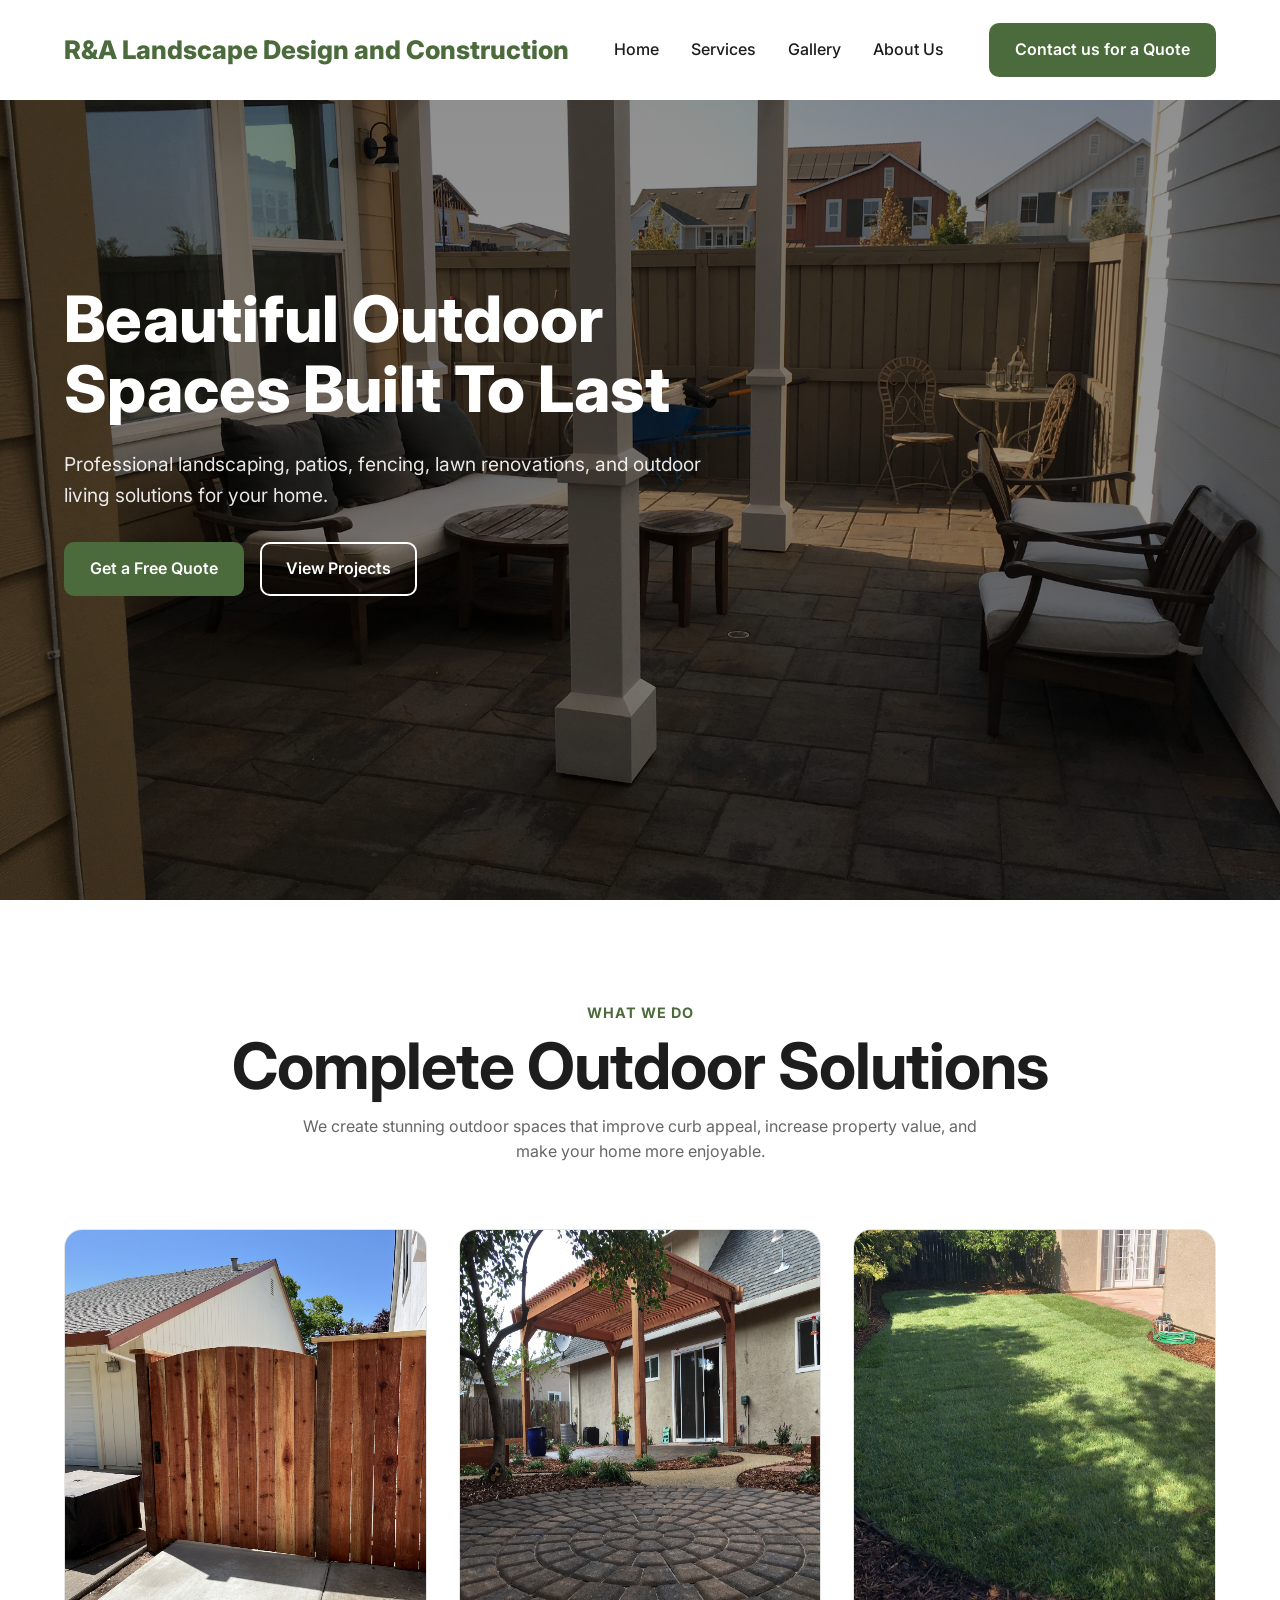
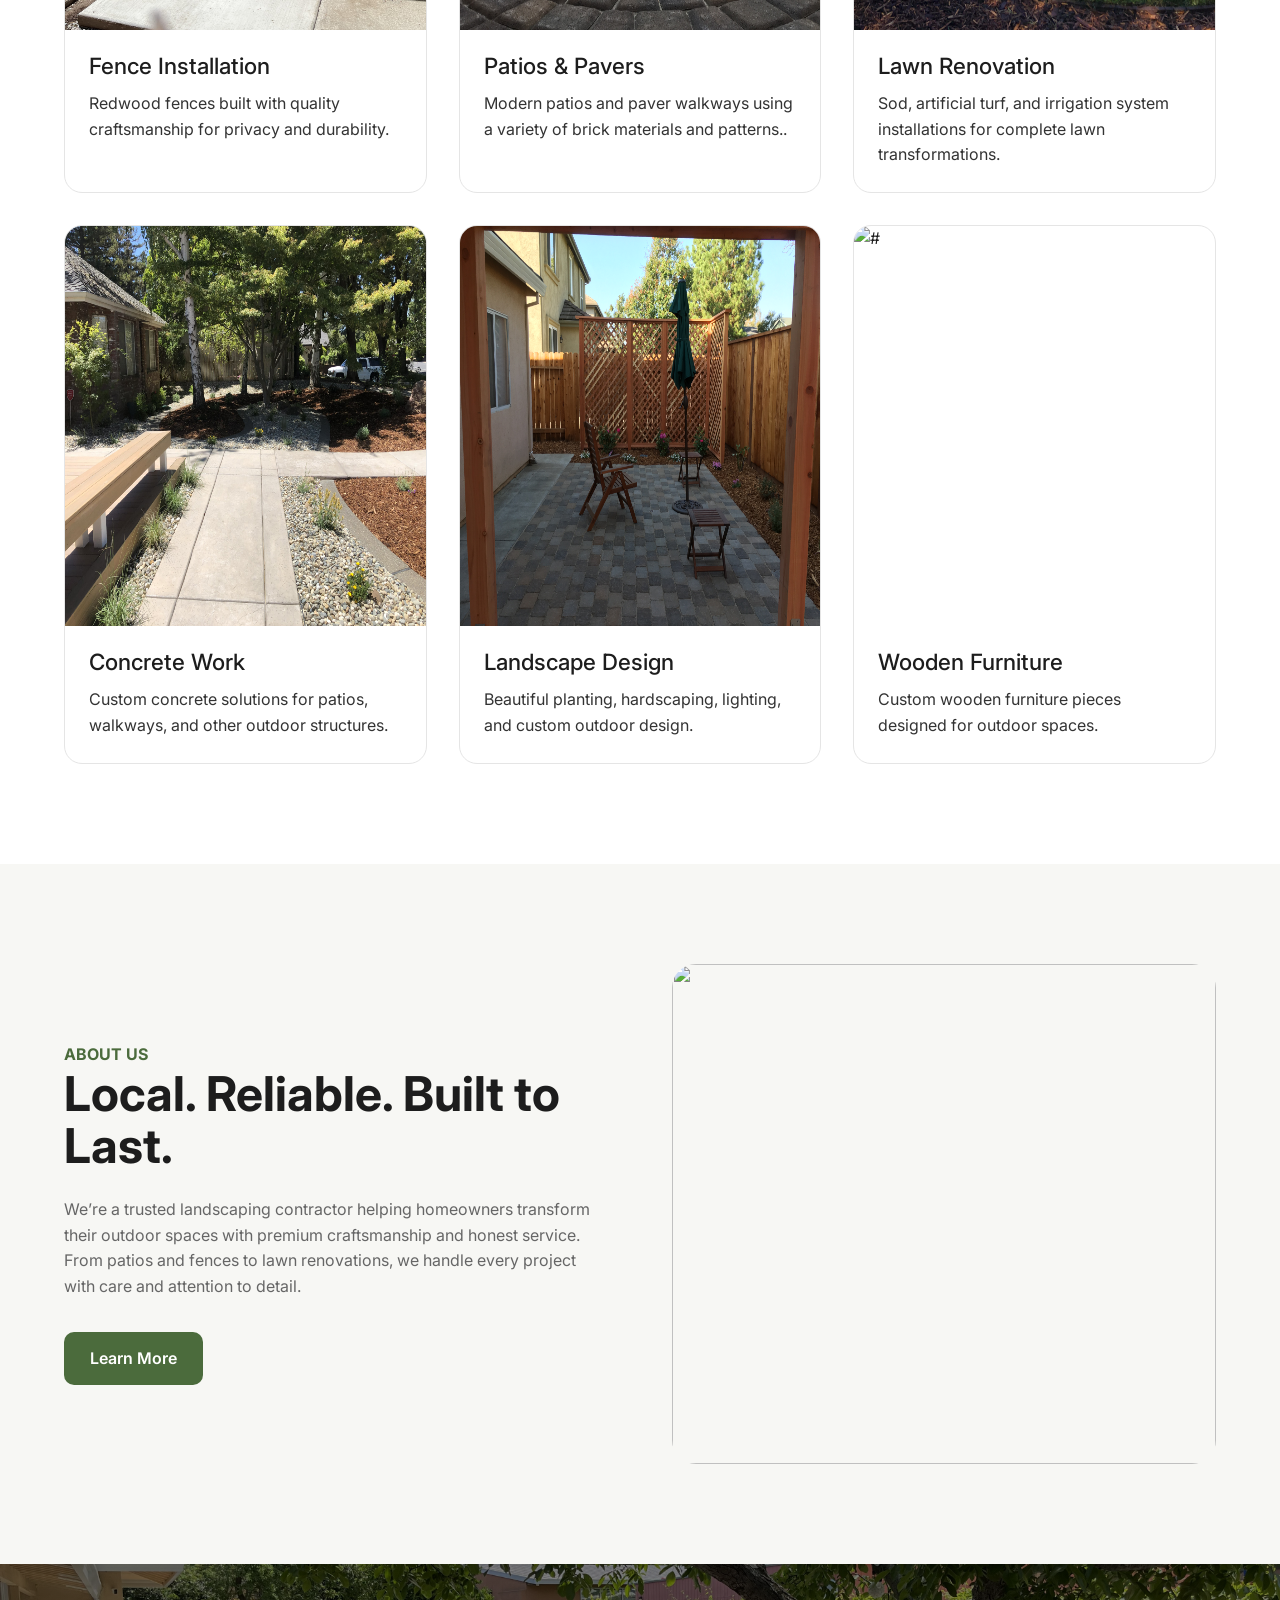
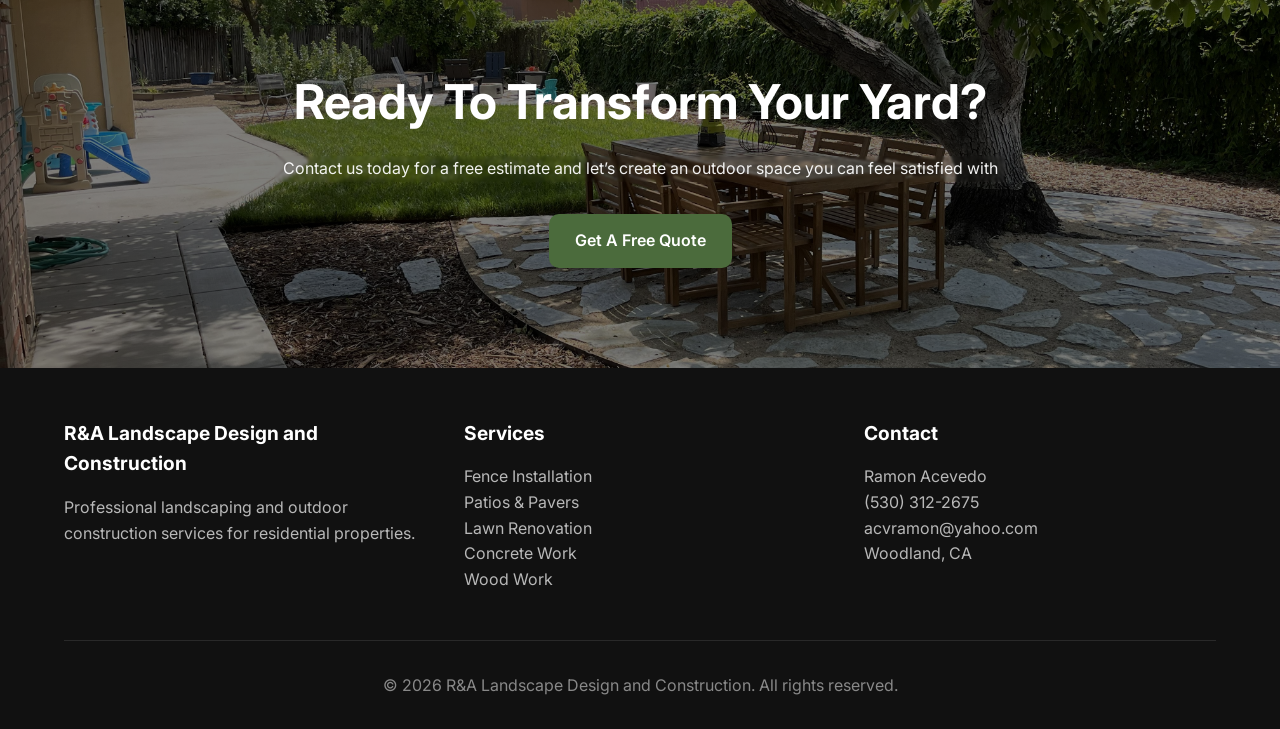
==== Website/index.html @ 26d93528 "alottaedits" ====
<!doctype html>
<html lang="en">
  <head>
    <meta charset="UTF-8" />
    <meta name="viewport" content="width=device-width, initial-scale=1.0" />
    <title>R&A Landscape Design and Construction</title>
    <link rel="icon" type="image/x-icon" href="assets/logoicon2.ico" />

    <!-- Google Fonts -->
    <link rel="preconnect" href="https://fonts.googleapis.com" />
    <link rel="preconnect" href="https://fonts.gstatic.com" crossorigin />

    <link
      href="https://fonts.googleapis.com/css2?family=Inter:wght@400;500;600;700;800&display=swap"
      rel="stylesheet"
    />

    <!-- CSS -->
    <link rel="stylesheet" href="css/styles.css" />
  </head>

  <body>
    <!-- HEADER -->
    <header>
      <div class="container navbar">
        <div class="logo">R&A Landscape Design and Construction</div>

        <ul class="nav-links">
          <li><a href="index.html">Home</a></li>
          <li><a href="#services">Services</a></li>
          <li><a href="gallery.html">Gallery</a></li>
          <li><a href="about.html">About Us</a></li>
        </ul>

        <a href="quotes.html" class="btn">Contact us for a Quote</a>
      </div>
    </header>

    <!-- HERO -->
    <section class="hero">
      <div class="container">
        <div class="hero-content">
          <h1>Beautiful Outdoor Spaces Built To Last</h1>

          <p>
            Professional landscaping, patios, fencing, lawn renovations, and
            outdoor living solutions for your home.
          </p>

          <div class="hero-buttons">
            <a href="quotes.html" class="btn">Get a Free Quote</a>
            <a href="gallery.html" class="btn-outline">View Projects</a>
          </div>
        </div>
      </div>
    </section>

    <!-- SERVICES -->
    <section id="services">
      <div class="container">
        <div class="section-title">
          <span>What We Do</span>

          <h2>Complete Outdoor Solutions</h2>

          <p>
            We create stunning outdoor spaces that improve curb appeal, increase
            property value, and make your home more enjoyable.
          </p>
        </div>

        <div class="services-grid">
          <div class="service-card">
            <img
              src="./assets/img/fence2.jpg"
              alt="Redwood Fence Installation"
            />

            <div class="service-content">
              <h3>Fence Installation</h3>

              <p>
                Redwood fences built with quality
                craftsmanship for privacy and durability.
              </p>
            </div>
          </div>

          <div class="service-card">
            <img
              src="./assets/img/circularpavers.jpg"
              alt="Paver Brick Patio Installation"
            />

            <div class="service-content">
              <h3>Patios & Pavers</h3>

              <p>
                Modern patios and paver walkways using a variety of brick materials and patterns..
              </p>
            </div>
          </div>

          <div class="service-card">
            <img
              src="./assets/img/newsod.jpg"
              alt="Lawn Renovation with Sod Installation"
            />

            <div class="service-content">
              <h3>Lawn Renovation</h3>

              <p>
                Sod, artificial turf, and irrigation system installations for complete lawn
                transformations.
              </p>
            </div>
          </div>

          <div class="service-card">
            <img
              src="./assets/img/concretework.jpg"
              alt="Concrete Pathway Installation"
            />

            <div class="service-content">
              <h3>Concrete Work</h3>

              <p>
                Custom concrete solutions for patios, walkways, and other outdoor structures.
              </p>
            </div>
          </div>

          <div class="service-card">
            <img
              src="./assets/img/PLACEHOLDER.jpg"
              alt="Redesigned backyard"
            />

            <div class="service-content">
              <h3>Landscape Design</h3>

              <p>
                Beautiful planting, hardscaping, lighting, and custom outdoor
                design.
              </p>
            </div>
          </div>

          <div class="service-card">
            <img
              src="./assets/img/#.jpg"
              alt="#"
            />

            <div class="service-content">
              <h3>Wooden Furniture</h3>

              <p>
                Custom wooden furniture pieces designed for outdoor spaces.
              </p>
            </div>
          </div>
        </div>
      </div>
    </section>

    <!-- ABOUT -->
    <section class="about">
      <div class="container about-wrapper">
        <div class="about-text">
          <span class="about-label">ABOUT US</span>

          <h2>Local. Reliable. Built to Last.</h2>

          <p>
            We’re a trusted landscaping contractor helping homeowners transform
            their outdoor spaces with premium craftsmanship and honest service.
            From patios and fences to lawn renovations, we handle every project
            with care and attention to detail.
          </p>

          <a href="about.html" class="btn">Learn More</a>
        </div>

        <div>
          <img
            src="https://images.unsplash.com/photo-1441974231531-c6227db76b6e?q=80&w=1400&auto=format&fit=crop"
            alt=""
          />
        </div>
      </div>
    </section>

    <!-- CTA -->
    <section class="cta">
      <div class="container">
        <h2>Ready To Transform Your Yard?</h2>

        <p>
          Contact us today for a free estimate and let’s create an outdoor space
          you can feel satisfied with
        </p>

        <a href="quotes.html" class="btn">Get A Free Quote</a>
      </div>
    </section>

    <!-- FOOTER -->
    <footer>
      <div class="container">
        <div class="footer-grid">
          <div class="footer-col">
            <h4>R&A Landscape Design and Construction</h4>

            <p>
              Professional landscaping and outdoor construction services for
              residential properties.
            </p>
          </div>

          <div class="footer-col">
            <h4>Services</h4>

            <p>Fence Installation</p>
            <p>Patios & Pavers</p>
            <p>Lawn Renovation</p>
            <p>Concrete Work</p>
            <p>Wood Work</p>
          </div>

          <div class="footer-col">
            <h4>Contact</h4>

            <p>Ramon Acevedo</p>
            <p>(530) 312-2675</p>
            <p>acvramon@yahoo.com</p>
            <p>Woodland, CA</p>
          </div>
        </div>

        <div class="footer-bottom">
          © 2026 R&A Landscape Design and Construction. All rights reserved.
        </div>
      </div>
    </footer>

    <!-- JS -->
    <script src="js/scripts.js"></script>
  </body>
</html>
---- Website/css/styles.css ----
* {
  margin: 0;
  padding: 0;
  box-sizing: border-box;
}

:root {
  --green: #4b6b3c;
  --dark: #1d1d1d;
  --light: #f7f7f4;
  --gray: #666;
  --darkgray: #333;
  --border: #e5e5e5;
}

body {
  font-family: "Inter", sans-serif;
  color: var(--dark);
  background: rgb(255, 255, 255);
  line-height: 1.6;
}

img {
  width: 100%;
  display: block;
}

a {
  text-decoration: none;
  color: inherit;
}

h3 {
  font-size: 2rem;
  line-height: 1.1;
  margin-bottom: 1.5rem;
  font-weight: 500;
}

.container {
  width: min(1200px, 90%);
  margin: auto;
}

/* NAVBAR */

header {
  position: fixed;
  width: 100%;
  top: 0;
  left: 0;
  z-index: 1000;
  background: rgb(255, 255, 255);
  backdrop-filter: blur(10px);
  border-top: 10px solid rgb(255, 255, 255);
  border-bottom: 10px solid rgb(255, 255, 255);
}

.navbar {
  height: 80px;
  display: flex;
  align-items: center;
  justify-content: space-between;
  gap: 1.5rem;
}

.logo {
  font-size: 1.6rem;
  font-weight: 800;
  color: var(--green);
}

.nav-links {
  display: flex;
  gap: 2rem;
  list-style: none;
}

.nav-links a {
  font-weight: 500;
  transition: 0.3s;
}

.nav-links a:hover {
  color: var(--green);
}

.btn {
  display: inline-block;
  text-align: center;
  background: var(--green);
  color: rgb(255, 255, 255);
  padding: 14px 26px;
  border-radius: 10px;
  font-weight: 600;
  transition: 0.3s;
}

.btn:hover {
  transform: translateY(-2px);
  opacity: 0.9;
}

/* HERO */

.hero {
  height: 100vh;
  background:
    linear-gradient(rgba(0, 0, 0, 0.45), rgba(0, 0, 0, 0.35)),
    url(../assets/img/paverpatio.jpg)
      center/cover no-repeat;
  display: flex;
  align-items: center;
  color: white;
  padding-top: 80px;
}

.hero-content {
  max-width: 650px;
}

.hero h1 {
  font-size: 4rem;
  line-height: 1.1;
  margin-bottom: 1.5rem;
  font-weight: 800;
}

.hero p {
  font-size: 1.2rem;
  margin-bottom: 2rem;
  color: rgba(255, 255, 255, 0.9);
}

.hero-buttons {
  display: flex;
  gap: 1rem;
  flex-wrap: wrap;
}

.btn-outline {
  border: 2px solid white;
  padding: 12px 24px;
  border-radius: 10px;
  color: white;
  font-weight: 600;
  transition: 0.3s;
}

.btn-outline:hover {
  background: white;
  color: black;
}

/* SECTION */

section {
  padding: 100px 0;
}

.section-title {
  text-align: center;
  margin-bottom: 4rem;
}

.section-title span {
  color: var(--green);
  font-weight: 700;
  letter-spacing: 1px;
  text-transform: uppercase;
  font-size: 0.9rem;
}

.section-title h2 {
  font-size: 2.7rem;
  margin-top: 0.5rem;
  margin-bottom: 1rem;
}

.section-title p {
  max-width: 700px;
  margin: auto;
  color: var(--gray);
}

/* SERVICES */

.services-grid {
  display: grid;
  grid-template-columns: repeat(auto-fit, minmax(350px, 1fr));
  gap: 2rem;
}

.service-card {
  background: white;
  border: 1px solid var(--border);
  border-radius: 18px;
  overflow: hidden;
  transition: 0.35s;
}

.service-card:hover {
  transform: translateY(-2px);
  box-shadow: 0 15px 40px rgba(0, 0, 0, 0.08);
}

.service-card img {
  height: 400px;
  object-fit: fill;
}

.service-content {
  padding: 1.5rem;
}

.service-content h3 {
  margin-bottom: 0.8rem;
  font-size: 1.4rem;
}

.service-content p {
  color: var(--darkgray);
}

/* ABOUT */

.about {
  background: var(--light);
}

.about-wrapper {
  display: grid;
  grid-template-columns: repeat(auto-fit, minmax(300px, 1fr));
  gap: 4rem;
  align-items: center;
}

.about img {
  border-radius: 24px;
  height: 500px;
  object-fit: cover;
}

.about-text h2 {
  font-size: 3rem;
  margin-bottom: 1.5rem;
  line-height: 1.1;
}

.about-text p {
  color: var(--gray);
  margin-bottom: 2rem;
}

.about-label {
  color: var(--green);
  font-weight: 700;
}

/* CTA */

.cta {
  background:
    linear-gradient(rgba(0, 0, 0, 0.5), rgba(0, 0, 0, 0.5)),
    url(../assets/img/lawn&patio.jpg)
      center/cover;
  color: rgb(255, 255, 255);
  text-align: center;
  padding: 100px 20px;
}

.cta h2 {
  font-size: 3rem;
  margin-bottom: 1rem;
}

.cta p {
  max-width: 730px;
  margin: auto;
  margin-bottom: 2rem;
  color: rgba(255, 255, 255, 0.937);
  backdrop-filter: blur(1px);
}

/* FOOTER */

footer {
  background: #111;
  color: white;
  padding: 50px 0 30px;
}

.footer-grid {
  display: grid;
  grid-template-columns: repeat(auto-fit, minmax(250px, 1fr));
  gap: 3rem;
  margin-bottom: 3rem;
}

.footer-col h4 {
  margin-bottom: 1rem;
  font-size: 1.2rem;
}

.footer-col p,
.footer-col a {
  color: rgba(255, 255, 255, 0.7);
}

.footer-bottom {
  text-align: center;
  border-top: 1px solid rgba(255, 255, 255, 0.1);
  padding-top: 2rem;
  color: rgba(255, 255, 255, 0.5);
}

/* MOBILE */

@media (max-width: 900px) {
  .hero h1 {
    font-size: 3rem;
  }

  .nav-links {
    display: none;
  }
}

@media (max-width: 600px) {
  .hero h1 {
    font-size: 2.4rem;
  }

  .section-title h2 {
    font-size: 2rem;
  }

  .about-text h2,
  .cta h2 {
    font-size: 2.2rem;
  }
}

/* =========================================
   PREMIUM GALLERY PAGE
========================================= */

.gallery-hero {
  height: 75vh;
  position: relative;
  overflow: hidden;
  display: flex;
  align-items: center;
  justify-content: center;
  text-align: center;
  padding-top: 80px;
  color: white;

  background:
    linear-gradient(rgba(0, 0, 0, 0.45), rgba(0, 0, 0, 0.35)),
    url("https://images.unsplash.com/photo-1506744038136-46273834b3fb?q=80&w=2200&auto=format&fit=crop")
      center/cover no-repeat;
}

.gallery-hero::after {
  content: "";
  position: absolute;
  inset: 0;
  backdrop-filter: blur(1px);
}

.gallery-hero-content {
  position: relative;
  z-index: 2;
  max-width: 850px;
  padding: 20px;
}

.gallery-hero h1 {
  font-size: clamp(3rem, 8vw, 6rem);
  line-height: 0.95;
  margin-bottom: 1.5rem;
  font-weight: 800;
  letter-spacing: -2px;
}

.gallery-hero p {
  font-size: 1.2rem;
  max-width: 700px;
  margin: auto;
  color: rgba(255, 255, 255, 0.9);
}

/* GALLERY SECTION */

.gallery-grid {
  columns: 2 500px;
  column-gap: 1.5rem;
  margin-top: 4rem;
}

/* CARD */

.gallery-card {
  position: relative;
  margin-bottom: 1.5rem;
  break-inside: avoid;
  overflow: hidden;
  border-radius: 26px;
  background: rgb(255, 255, 255);
  transition:
    transform 0.45s ease,
    box-shadow 0.45s ease;
}

.gallery-card:hover {
  transform: translateY(-8px);
  box-shadow: 0 20px 60px rgba(0, 0, 0, 0.12);
}

/* IMAGE */

.gallery-image,
.before-after-container {
  position: relative;
  overflow: hidden;
}

.gallery-image {
  width: 100%;
  height: auto;
  object-fit: cover;
  transition: transform 0.7s ease;
}

.gallery-card:hover .gallery-image {
  transform: scale(1.04);
}

/* CONTENT OVERLAY */

.gallery-content {
  position: absolute;
  inset: auto 0 0 0;

  padding: 2.5rem 2rem 1.8rem;

  background: linear-gradient(
    to top,
    rgba(0, 0, 0, 0.82),
    rgba(0, 0, 0, 0.45),
    transparent
  );

  color: rgb(255, 255, 255);
}

.gallery-content h3 {
  font-size: 1.7rem;
  margin-bottom: 0.7rem;
  font-weight: 700;
}

.gallery-content p {
  color: rgba(255, 255, 255, 0.88);
  font-size: 0.98rem;
  line-height: 1.6;
}

/* BEFORE / AFTER */

.before-after-container {
  position: relative;
  min-height: 520px;
}

.before-after-container img {
  width: 100%;
  height: 520px;
  object-fit: cover;
}

.before-wrapper {
  position: absolute;
  inset: 0;
  width: 50%;
  overflow: hidden;
  left: 0;
  right: auto;
}

.before-label {
  left: 24px;
  z-index: 2;
}

.after-label {
  right: 24px;
}

/* SLIDER */

.slider {
  position: absolute;
  inset: 0;
  width: 100%;
  height: 100%;
  appearance: none;
  background: transparent;
  cursor: ew-resize;
  z-index: 10;
}

.slider::-webkit-slider-thumb {
  appearance: none;
  width: 0cqmin;
  height: 100vh;
  background: rgba(147, 147, 147, 0.5);
  border: none;
  box-shadow:
    0 0 0 2px rgba(255, 255, 255, 0.5),
    0 0 25px rgba(0, 0, 0, 0.25);
}

.slider::-moz-range-thumb {
  width: 3px;
  height: 100vh;
  background: rgba(147, 147, 147, 0.5);
  border: none;
}

/* LABELS */

.before-label,
.after-label {
  position: absolute;
  top: 24px;

  background: rgba(80, 80, 80, 0.52);
  backdrop-filter: blur(10px);

  border: 1px solid rgba(255, 255, 255, 0.2);

  color: white;

  padding: 10px 18px;

  border-radius: 40px;

  font-size: 0.82rem;
  font-weight: 600;
  letter-spacing: 1px;
  text-transform: uppercase;
}

.before-label {
  left: 24px;
  z-index: 2;
}

.after-label {
  right: 24px;
}

/* STAGGERED HEIGHTS */

.gallery-card:nth-child(1) img {
  height: 620px;
}

.gallery-card:nth-child(3) img {
  height: 440px;
}

.gallery-card:nth-child(5) img {
  height: 700px;
}

/* SECTION TITLE */

.section-title h2 {
  font-size: clamp(2.5rem, 5vw, 4rem);
  line-height: 1;
  letter-spacing: -1px;
}

/* MOBILE */

@media (max-width: 1000px) {
  .gallery-grid {
    columns: 2 280px;
  }
}

@media (max-width: 700px) {
  .gallery-grid {
    columns: 1;
  }

  .gallery-hero {
    height: 60vh;
  }

  .gallery-hero h1 {
    line-height: 1;
  }

  .gallery-content {
    padding: 2rem 1.5rem 1.5rem;
  }

  .gallery-content h3 {
    font-size: 1.4rem;
  }

  .before-after-container,
  .before-after-container img {
    min-height: 380px;
    height: 380px;
  }
}

/* ABOUT US */

.aboutus {
  background: var(--light);
  padding-top: 140px;
}

.aboutus-wrapper {
  display: grid;
  grid-template-columns: repeat(auto-fit, minmax(300px, 1fr));
  gap: 6rem;
  align-items: center;
}

.aboutus-text h3 {
  font-size: 2rem;
  line-height: 1.3;
  margin-bottom: 1.5rem;
  font-weight: 700;
  color: var(--dark);
  text-align: center;
}

.aboutus-text p {
  color: var(--darkgray);
  margin-bottom: 2rem;
  text-align: center;
}

.aboutus-label {
  color: var(--green);
  font-weight: 700;
}

/* CONTACT */

.main-content {
  background:
    linear-gradient(#4b6b3c, rgb(50, 118, 99));
  color: white;
  padding-top: 100px;
}
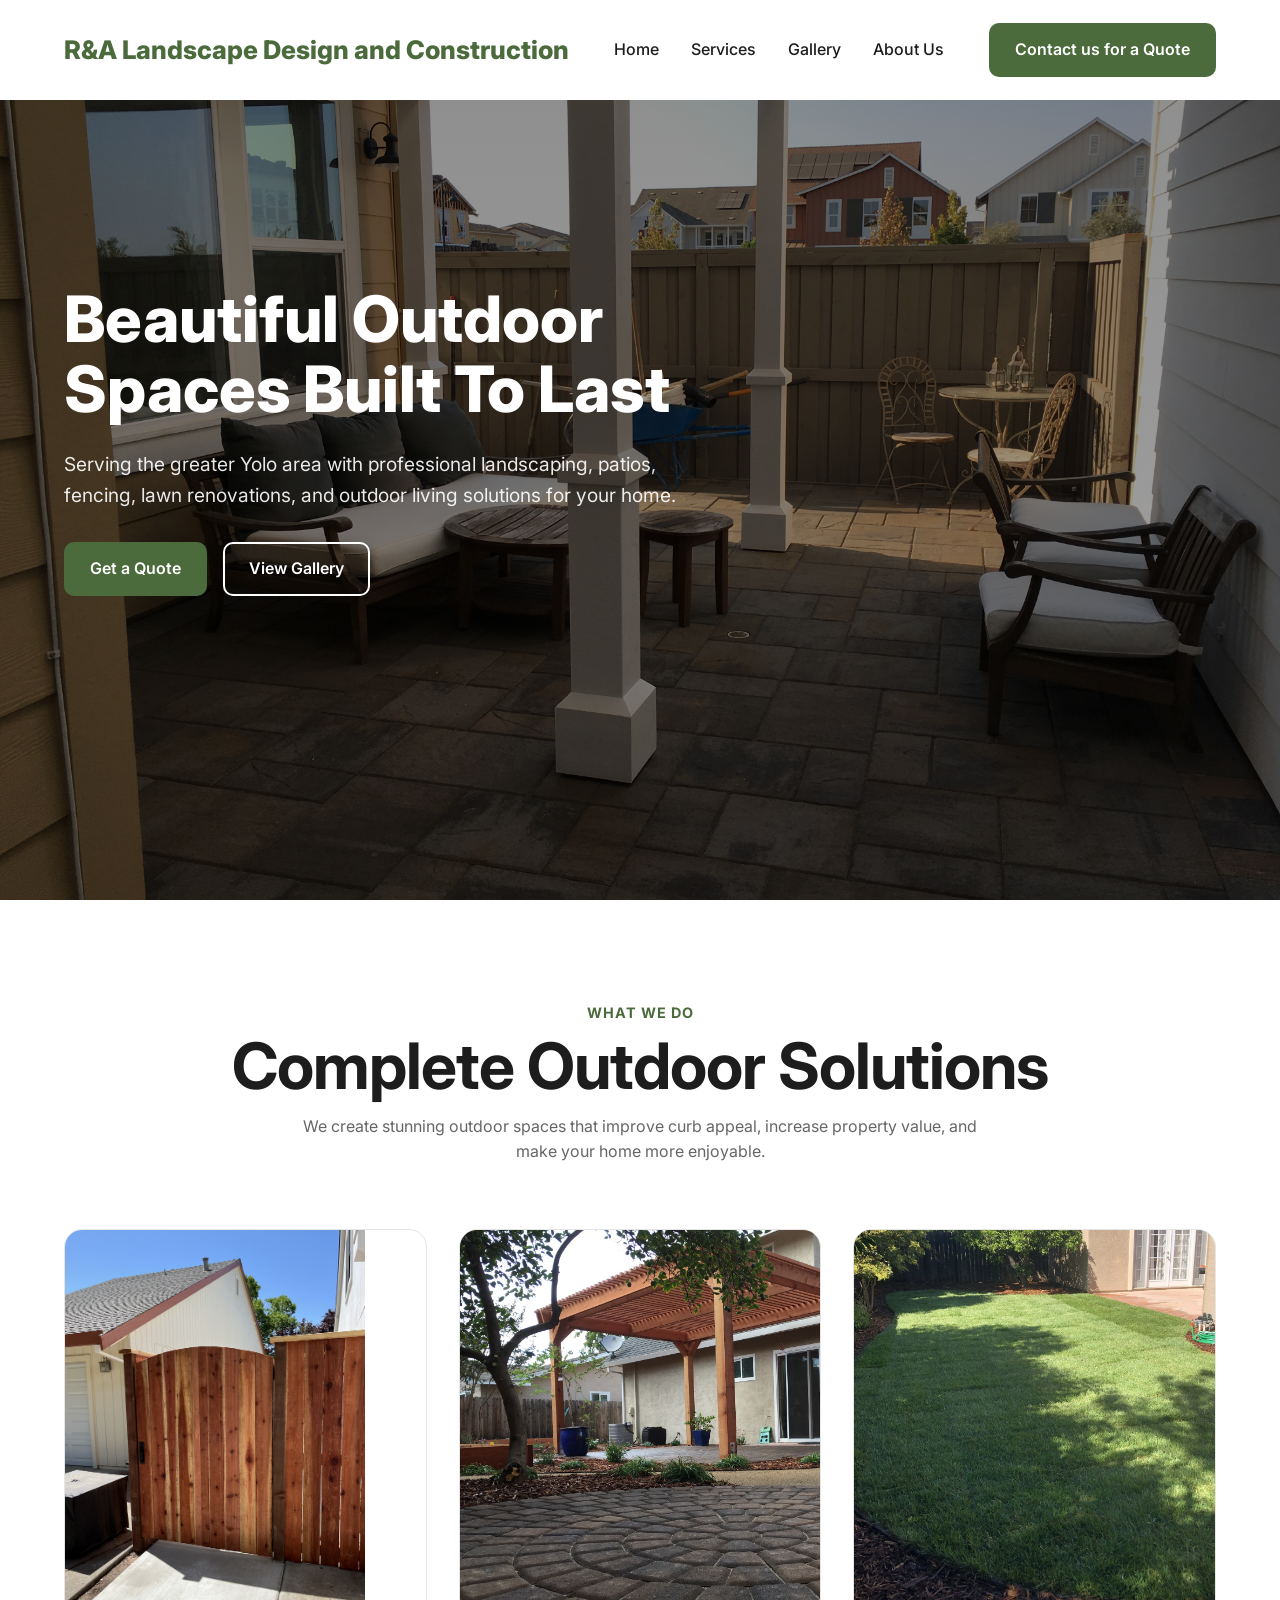
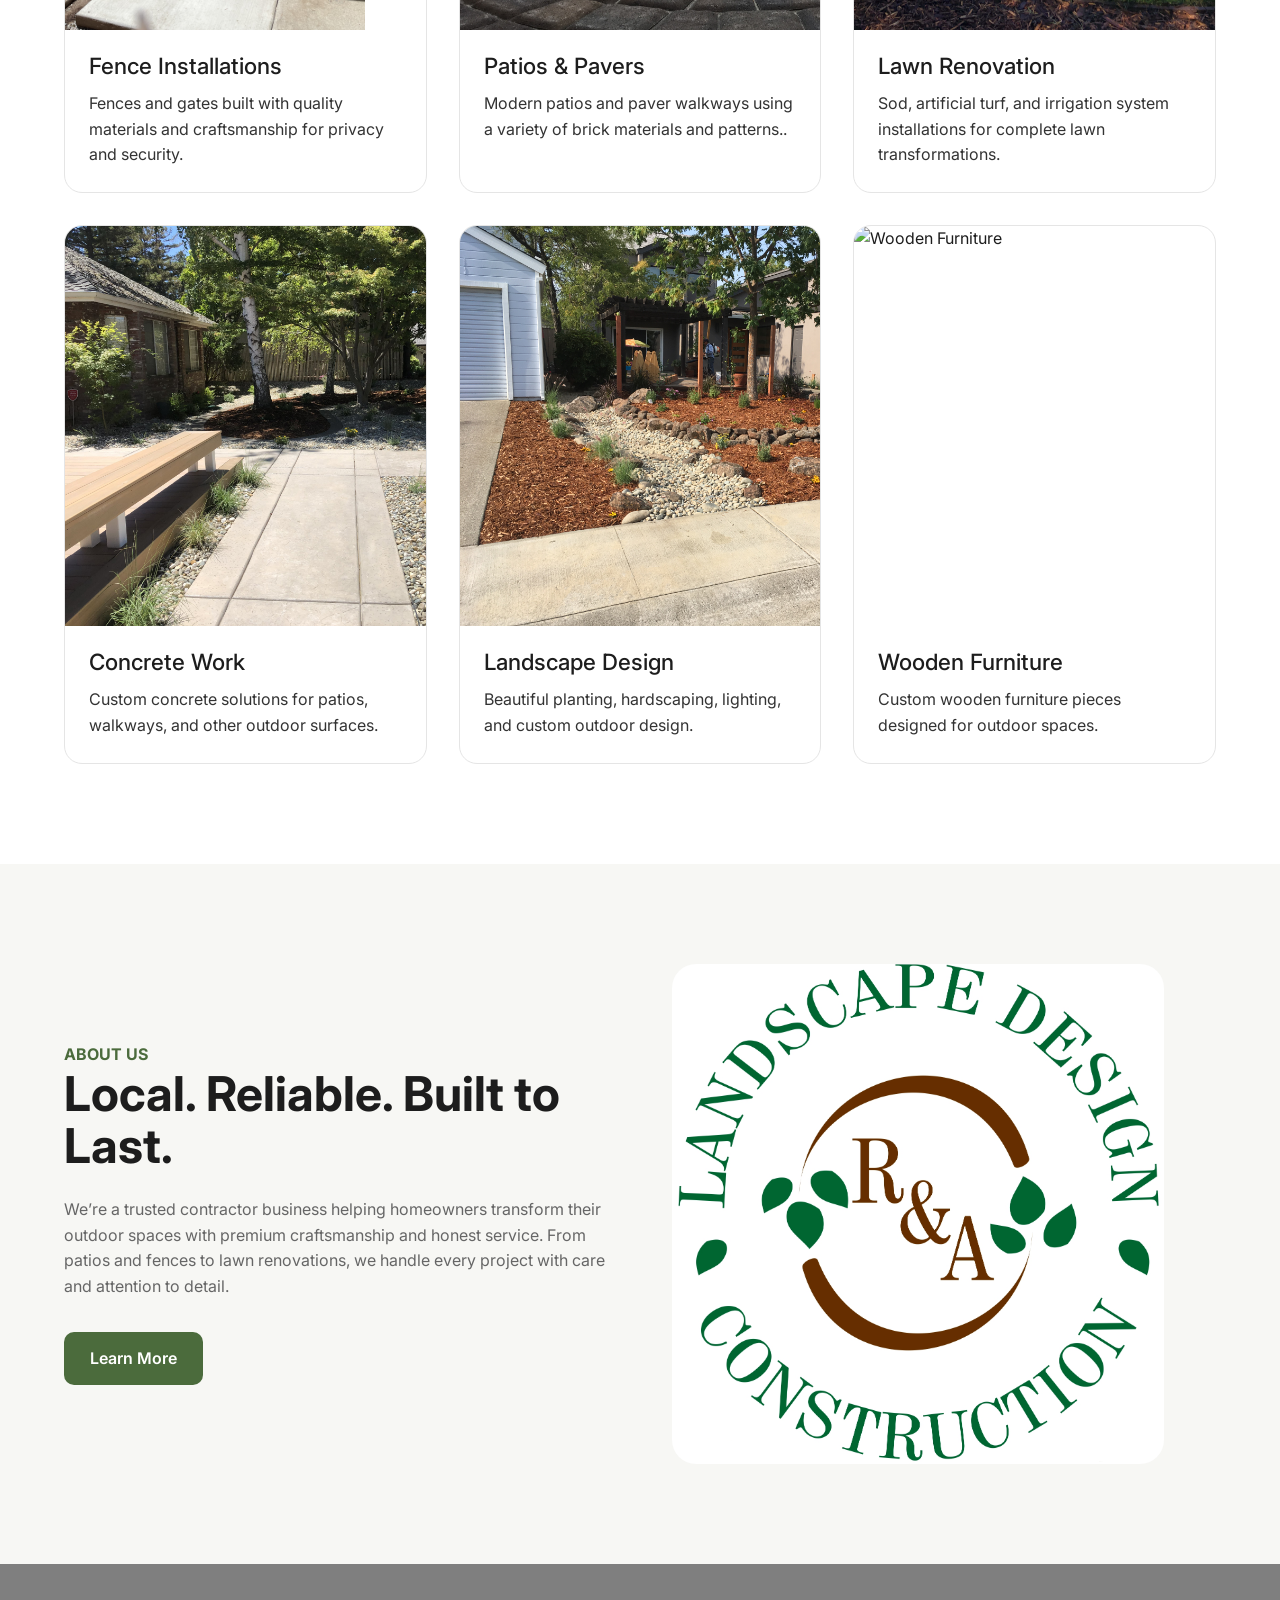
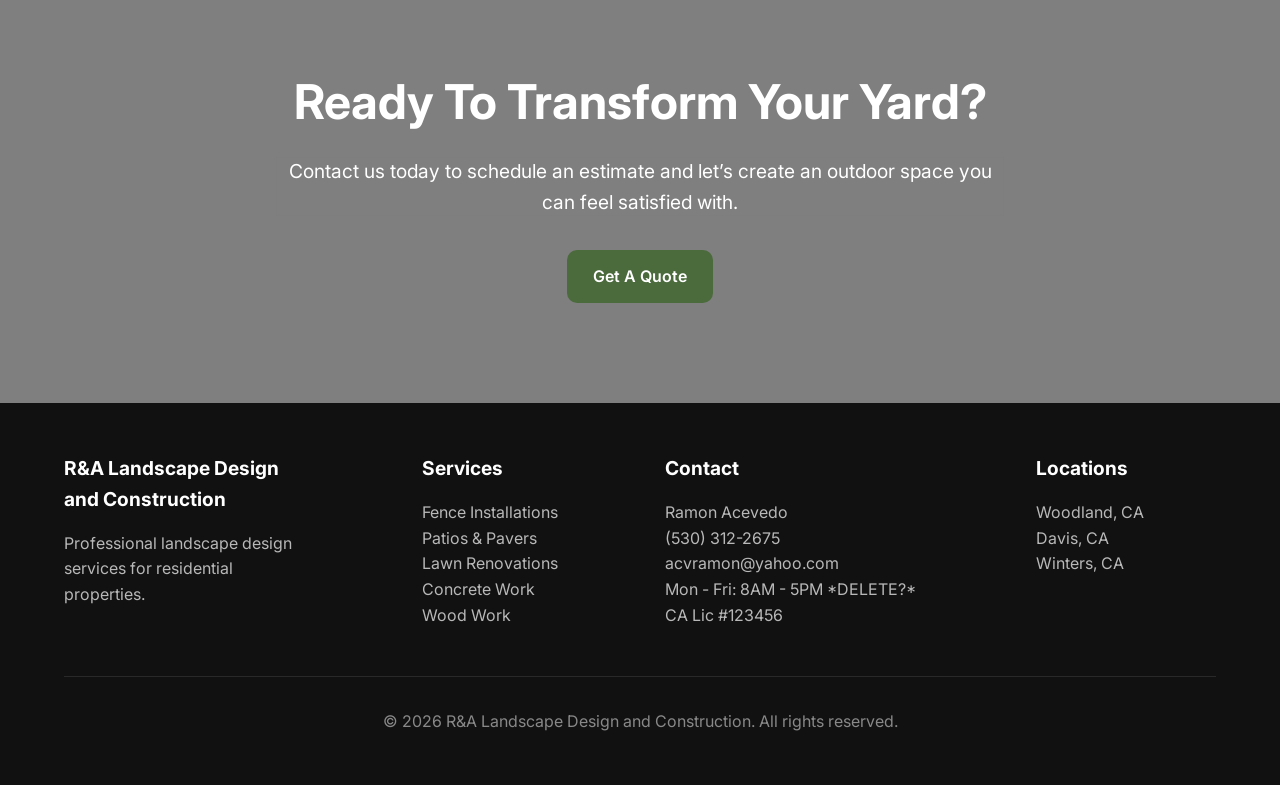
==== commit deae42e7: "showpopsstage" ====
--- a/Website/index.html
+++ b/Website/index.html
@@ -27,7 +27,7 @@
 
         <ul class="nav-links">
           <li><a href="index.html">Home</a></li>
-          <li><a href="#services">Services</a></li>
+          <li><a href="index.html#services">Services</a></li>
           <li><a href="gallery.html">Gallery</a></li>
           <li><a href="about.html">About Us</a></li>
         </ul>
@@ -43,13 +43,13 @@
           <h1>Beautiful Outdoor Spaces Built To Last</h1>
 
           <p>
-            Professional landscaping, patios, fencing, lawn renovations, and
+            Serving the greater Yolo area with professional landscaping, patios, fencing, lawn renovations, and
             outdoor living solutions for your home.
           </p>
 
           <div class="hero-buttons">
-            <a href="quotes.html" class="btn">Get a Free Quote</a>
-            <a href="gallery.html" class="btn-outline">View Projects</a>
+            <a href="quotes.html" class="btn">Get a Quote</a>
+            <a href="gallery.html" class="btn-outline">View Gallery</a>
           </div>
         </div>
       </div>
@@ -77,11 +77,11 @@
             />
 
             <div class="service-content">
-              <h3>Fence Installation</h3>
-
-              <p>
-                Redwood fences built with quality
-                craftsmanship for privacy and durability.
+              <h3>Fence Installations</h3>
+
+              <p>
+                Fences and gates built with quality
+                materials and craftsmanship for privacy and security.
               </p>
             </div>
           </div>
@@ -127,15 +127,15 @@
               <h3>Concrete Work</h3>
 
               <p>
-                Custom concrete solutions for patios, walkways, and other outdoor structures.
-              </p>
-            </div>
-          </div>
-
-          <div class="service-card">
-            <img
-              src="./assets/img/PLACEHOLDER.jpg"
-              alt="Redesigned backyard"
+                Custom concrete solutions for patios, walkways, and other outdoor surfaces.
+              </p>
+            </div>
+          </div>
+
+          <div class="service-card">
+            <img
+              src="./assets/img/riverrock.jpg"
+              alt="Redesigned front yard"
             />
 
             <div class="service-content">
@@ -151,7 +151,7 @@
           <div class="service-card">
             <img
               src="./assets/img/#.jpg"
-              alt="#"
+              alt="Wooden Furniture"
             />
 
             <div class="service-content">
@@ -175,7 +175,7 @@
           <h2>Local. Reliable. Built to Last.</h2>
 
           <p>
-            We’re a trusted landscaping contractor helping homeowners transform
+            We’re a trusted contractor business helping homeowners transform
             their outdoor spaces with premium craftsmanship and honest service.
             From patios and fences to lawn renovations, we handle every project
             with care and attention to detail.
@@ -186,8 +186,8 @@
 
         <div>
           <img
-            src="https://images.unsplash.com/photo-1441974231531-c6227db76b6e?q=80&w=1400&auto=format&fit=crop"
-            alt=""
+            src="assets/img/landscape.png"
+            alt="about us image"
           />
         </div>
       </div>
@@ -199,11 +199,11 @@
         <h2>Ready To Transform Your Yard?</h2>
 
         <p>
-          Contact us today for a free estimate and let’s create an outdoor space
-          you can feel satisfied with
+          Contact us today to schedule an estimate and let’s create an outdoor space
+          you can feel satisfied with.
         </p>
 
-        <a href="quotes.html" class="btn">Get A Free Quote</a>
+        <a href="quotes.html" class="btn">Get A  Quote</a>
       </div>
     </section>
 
@@ -215,7 +215,7 @@
             <h4>R&A Landscape Design and Construction</h4>
 
             <p>
-              Professional landscaping and outdoor construction services for
+              Professional landscape design services for
               residential properties.
             </p>
           </div>
@@ -223,9 +223,9 @@
           <div class="footer-col">
             <h4>Services</h4>
 
-            <p>Fence Installation</p>
+            <p>Fence Installations</p>
             <p>Patios & Pavers</p>
-            <p>Lawn Renovation</p>
+            <p>Lawn Renovations</p>
             <p>Concrete Work</p>
             <p>Wood Work</p>
           </div>
@@ -236,7 +236,16 @@
             <p>Ramon Acevedo</p>
             <p>(530) 312-2675</p>
             <p>acvramon@yahoo.com</p>
+            <p>Mon - Fri: 8AM - 5PM *DELETE?*</p>
+            <p>CA Lic #123456</p>
+          </div>
+
+          <div class="footer-col">
+            <h4>Locations</h4>
+
             <p>Woodland, CA</p>
+            <p>Davis, CA</p>
+            <p>Winters, CA</p>
           </div>
         </div>
 
--- a/Website/css/styles.css
+++ b/Website/css/styles.css
@@ -21,7 +21,6 @@
 }
 
 img {
-  width: 100%;
   display: block;
 }
 
@@ -98,7 +97,6 @@
 
 .btn:hover {
   transform: translateY(-2px);
-  opacity: 0.9;
 }
 
 /* HERO */
@@ -150,6 +148,7 @@
 .btn-outline:hover {
   background: white;
   color: black;
+  transform: translateY(-2px);
 }
 
 /* SECTION */
@@ -192,7 +191,7 @@
 }
 
 .service-card {
-  background: white;
+  background: rgb(255, 255, 255);
   border: 1px solid var(--border);
   border-radius: 18px;
   overflow: hidden;
@@ -205,8 +204,10 @@
 }
 
 .service-card img {
+  width: auto;
   height: 400px;
-  object-fit: fill;
+  object-fit: cover;
+  object-position: center;
 }
 
 .service-content {
@@ -262,8 +263,8 @@
 .cta {
   background:
     linear-gradient(rgba(0, 0, 0, 0.5), rgba(0, 0, 0, 0.5)),
-    url(../assets/img/lawn&patio.jpg)
-      center/cover;
+    url(https://images.unsplash.com/photo-1441974231531-c6227db76b6e?q=80&w=1400&auto=format&fit=crop)
+      center/cover;     
   color: rgb(255, 255, 255);
   text-align: center;
   padding: 100px 20px;
@@ -275,10 +276,11 @@
 }
 
 .cta p {
+  font-size: 1.2rem;
   max-width: 730px;
   margin: auto;
   margin-bottom: 2rem;
-  color: rgba(255, 255, 255, 0.937);
+  color: rgb(255, 255, 255);
   backdrop-filter: blur(1px);
 }
 
@@ -287,7 +289,7 @@
 footer {
   background: #111;
   color: white;
-  padding: 50px 0 30px;
+  padding: 50px 0 50px 0;
 }
 
 .footer-grid {
@@ -297,6 +299,10 @@
   margin-bottom: 3rem;
 }
 
+.footer-col {
+  justify-self: center;
+}
+
 .footer-col h4 {
   margin-bottom: 1rem;
   font-size: 1.2rem;
@@ -341,9 +347,7 @@
   }
 }
 
-/* =========================================
-   PREMIUM GALLERY PAGE
-========================================= */
+/* GALLERY */
 
 .gallery-hero {
   height: 75vh;
@@ -427,8 +431,8 @@
 }
 
 .gallery-image {
-  width: 100%;
-  height: auto;
+  width: auto;
+  height: 400px;
   object-fit: cover;
   transition: transform 0.7s ease;
 }
@@ -624,7 +628,8 @@
 
 .aboutus {
   background: var(--light);
-  padding-top: 140px;
+  padding-top: 200px;
+  padding-bottom: 200px;
 }
 
 .aboutus-wrapper {
@@ -662,3 +667,11 @@
   color: white;
   padding-top: 100px;
 }
+
+.section-heading {
+  font-size: 2 rem;
+  line-height: 1.1;
+  margin-bottom: 1.5rem;
+  font-weight: 700;
+  text-align: center;
+}
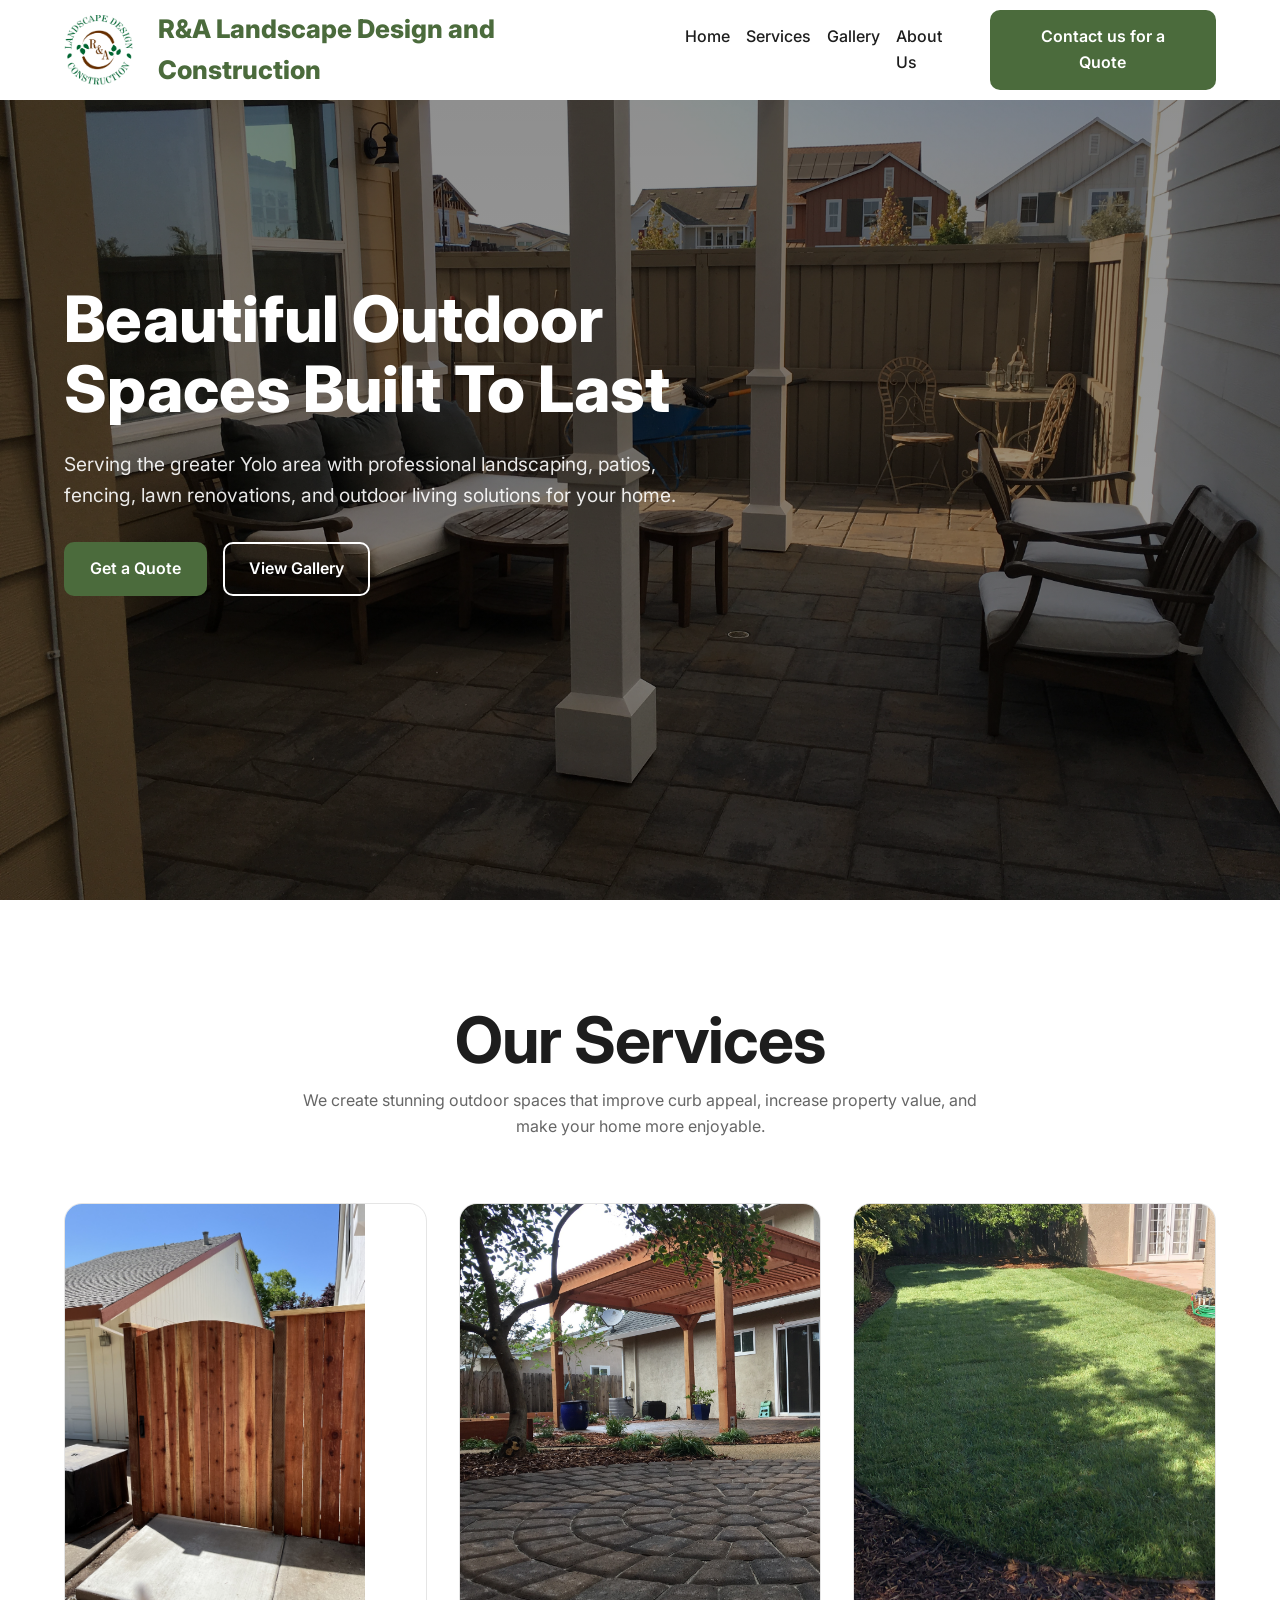
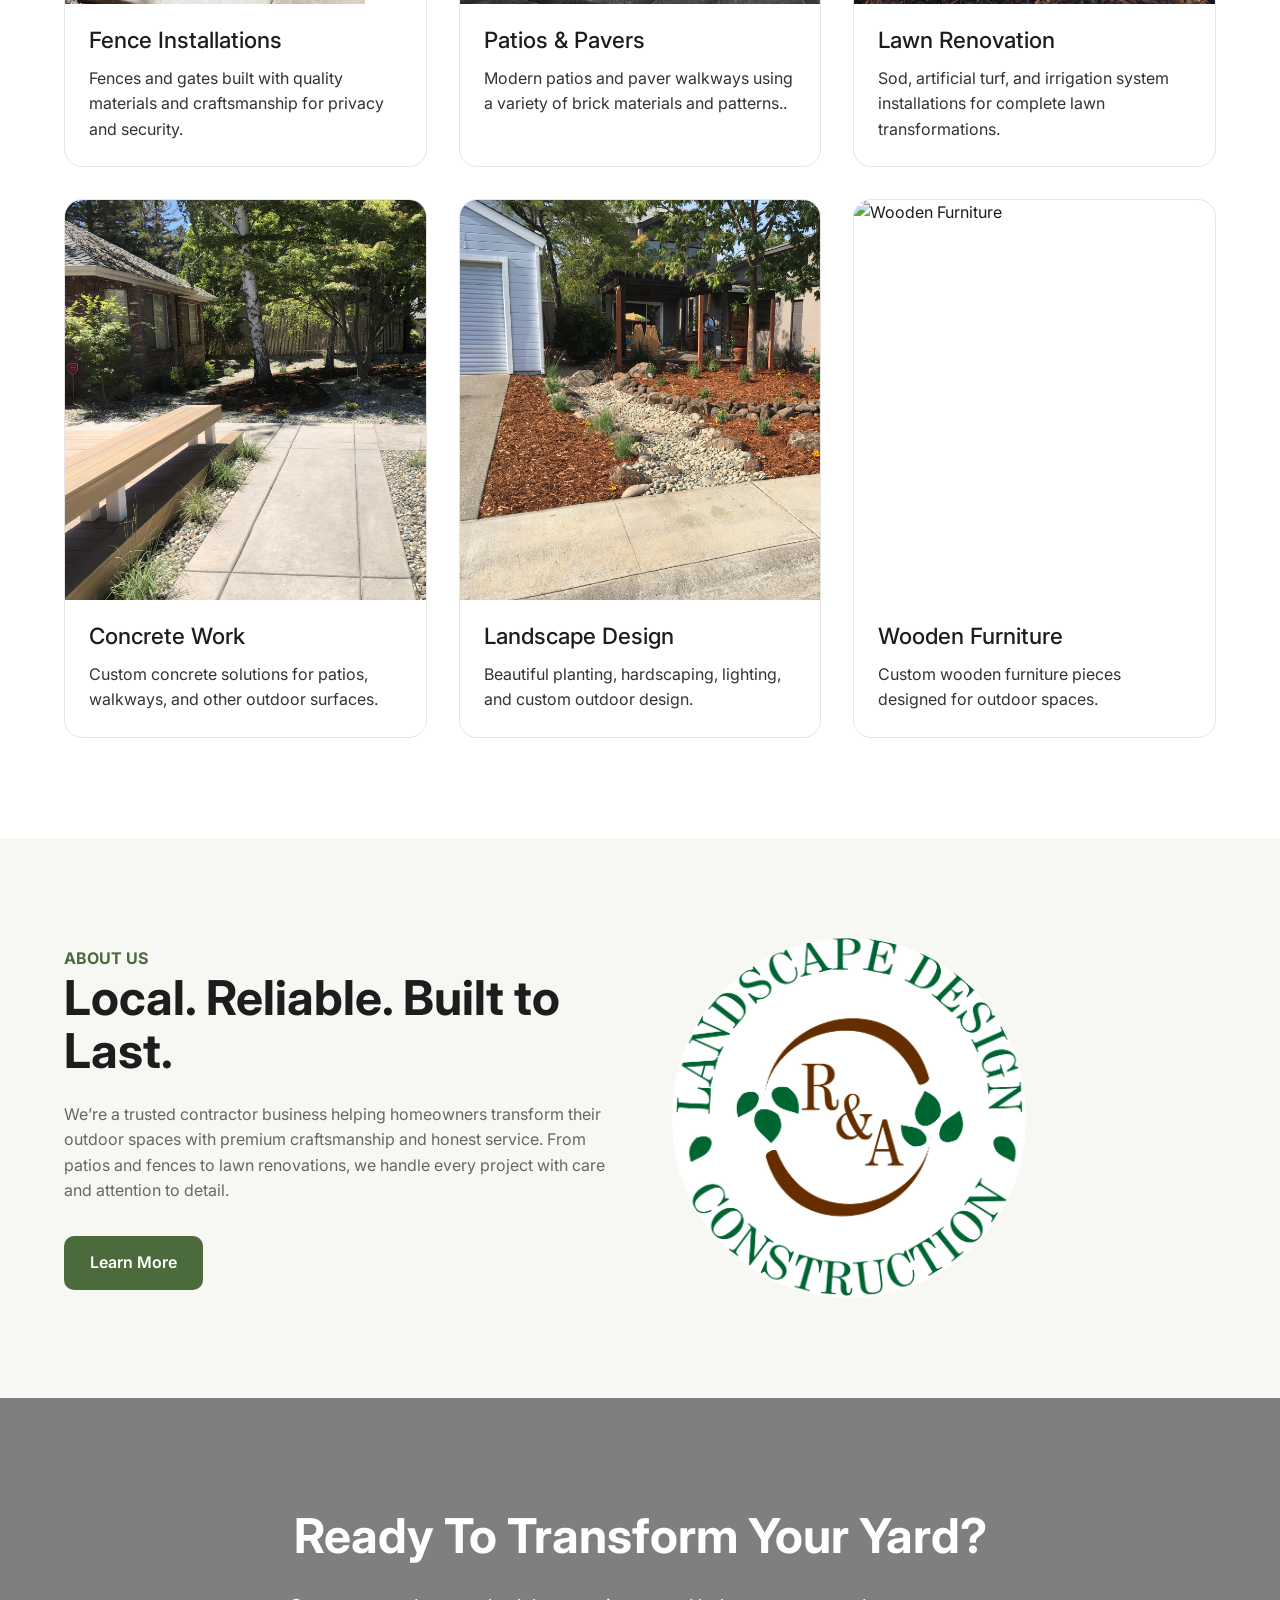
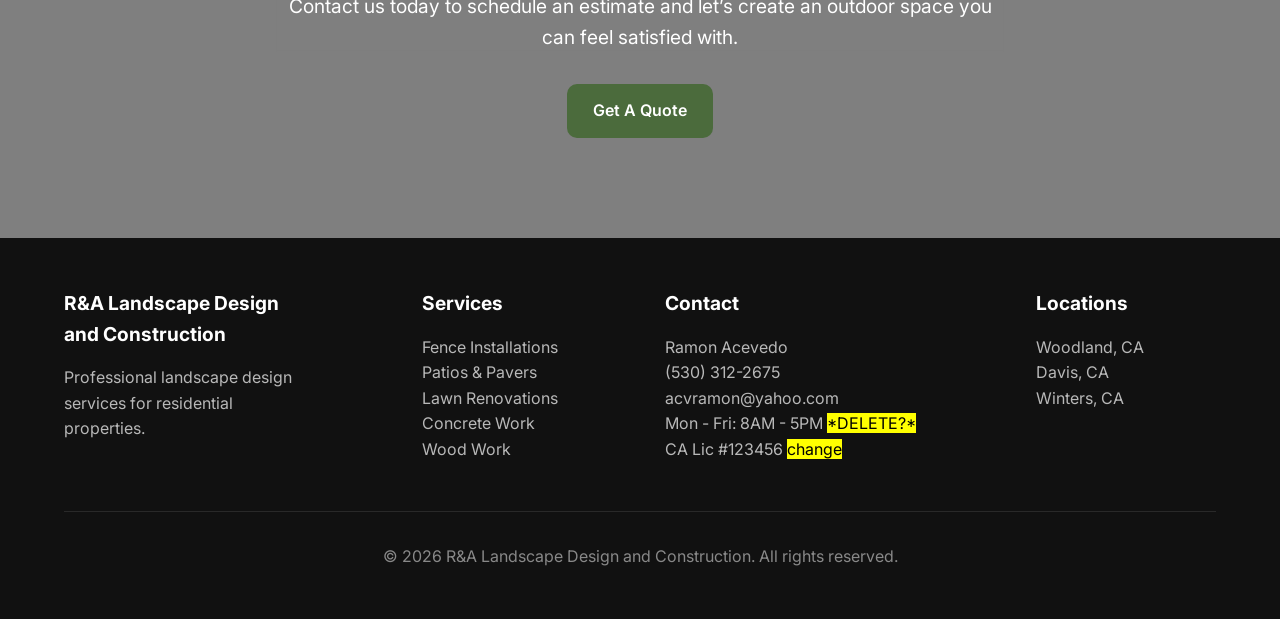
==== commit e3fb4458: "6/18 night changes" ====
--- a/Website/index.html
+++ b/Website/index.html
@@ -23,6 +23,9 @@
     <!-- HEADER -->
     <header>
       <div class="container navbar">
+        <div class="logoimg">
+          <img src="assets/img/landscape.png" alt="Company Logo" />
+        </div>
         <div class="logo">R&A Landscape Design and Construction</div>
 
         <ul class="nav-links">
@@ -59,9 +62,7 @@
     <section id="services">
       <div class="container">
         <div class="section-title">
-          <span>What We Do</span>
-
-          <h2>Complete Outdoor Solutions</h2>
+          <h2>Our Services</h2>
 
           <p>
             We create stunning outdoor spaces that improve curb appeal, increase
@@ -236,8 +237,8 @@
             <p>Ramon Acevedo</p>
             <p>(530) 312-2675</p>
             <p>acvramon@yahoo.com</p>
-            <p>Mon - Fri: 8AM - 5PM *DELETE?*</p>
-            <p>CA Lic #123456</p>
+            <p>Mon - Fri: 8AM - 5PM <mark>*DELETE?*</mark></p>
+            <p>CA Lic #123456 <mark>change</mark></p>
           </div>
 
           <div class="footer-col">
--- a/Website/css/styles.css
+++ b/Website/css/styles.css
@@ -63,6 +63,12 @@
   gap: 1.5rem;
 }
 
+.logoimg {
+  display: flex;
+  width: 70px;
+  height: 70px;
+}
+
 .logo {
   font-size: 1.6rem;
   font-weight: 800;
@@ -71,7 +77,7 @@
 
 .nav-links {
   display: flex;
-  gap: 2rem;
+  gap: 1rem;
   list-style: none;
 }
 
@@ -237,9 +243,9 @@
 }
 
 .about img {
-  border-radius: 24px;
-  height: 500px;
-  object-fit: cover;
+  border-radius: 200px;
+  height: 360px;
+  object-fit: contain;
 }
 
 .about-text h2 {
@@ -469,6 +475,7 @@
   color: rgba(255, 255, 255, 0.88);
   font-size: 0.98rem;
   line-height: 1.6;
+  backdrop-filter: blur(2px);
 }
 
 /* BEFORE / AFTER */
@@ -624,6 +631,32 @@
   }
 }
 
+.yelp-reviews {
+  background: #4b6b3c;
+  box-shadow: inset 0 0 20px rgba(0, 0, 0, 0.4);
+  color: white;
+  padding: 100px 20px;
+  text-align: center;
+}
+
+.yelp-reviews h2 {
+  font-size: 2.5rem;
+}
+
+.yelp-reviews p {
+  font-size: 1.1rem;
+  max-width: 700px;
+  margin: auto;
+  margin-top: 1rem;
+  margin-bottom: 3rem;
+  color: rgba(255, 255, 255, 0.9);
+}
+
+.yelp-review {
+  display: inline-block;
+  max-width: 200px;
+}
+
 /* ABOUT US */
 
 .aboutus {
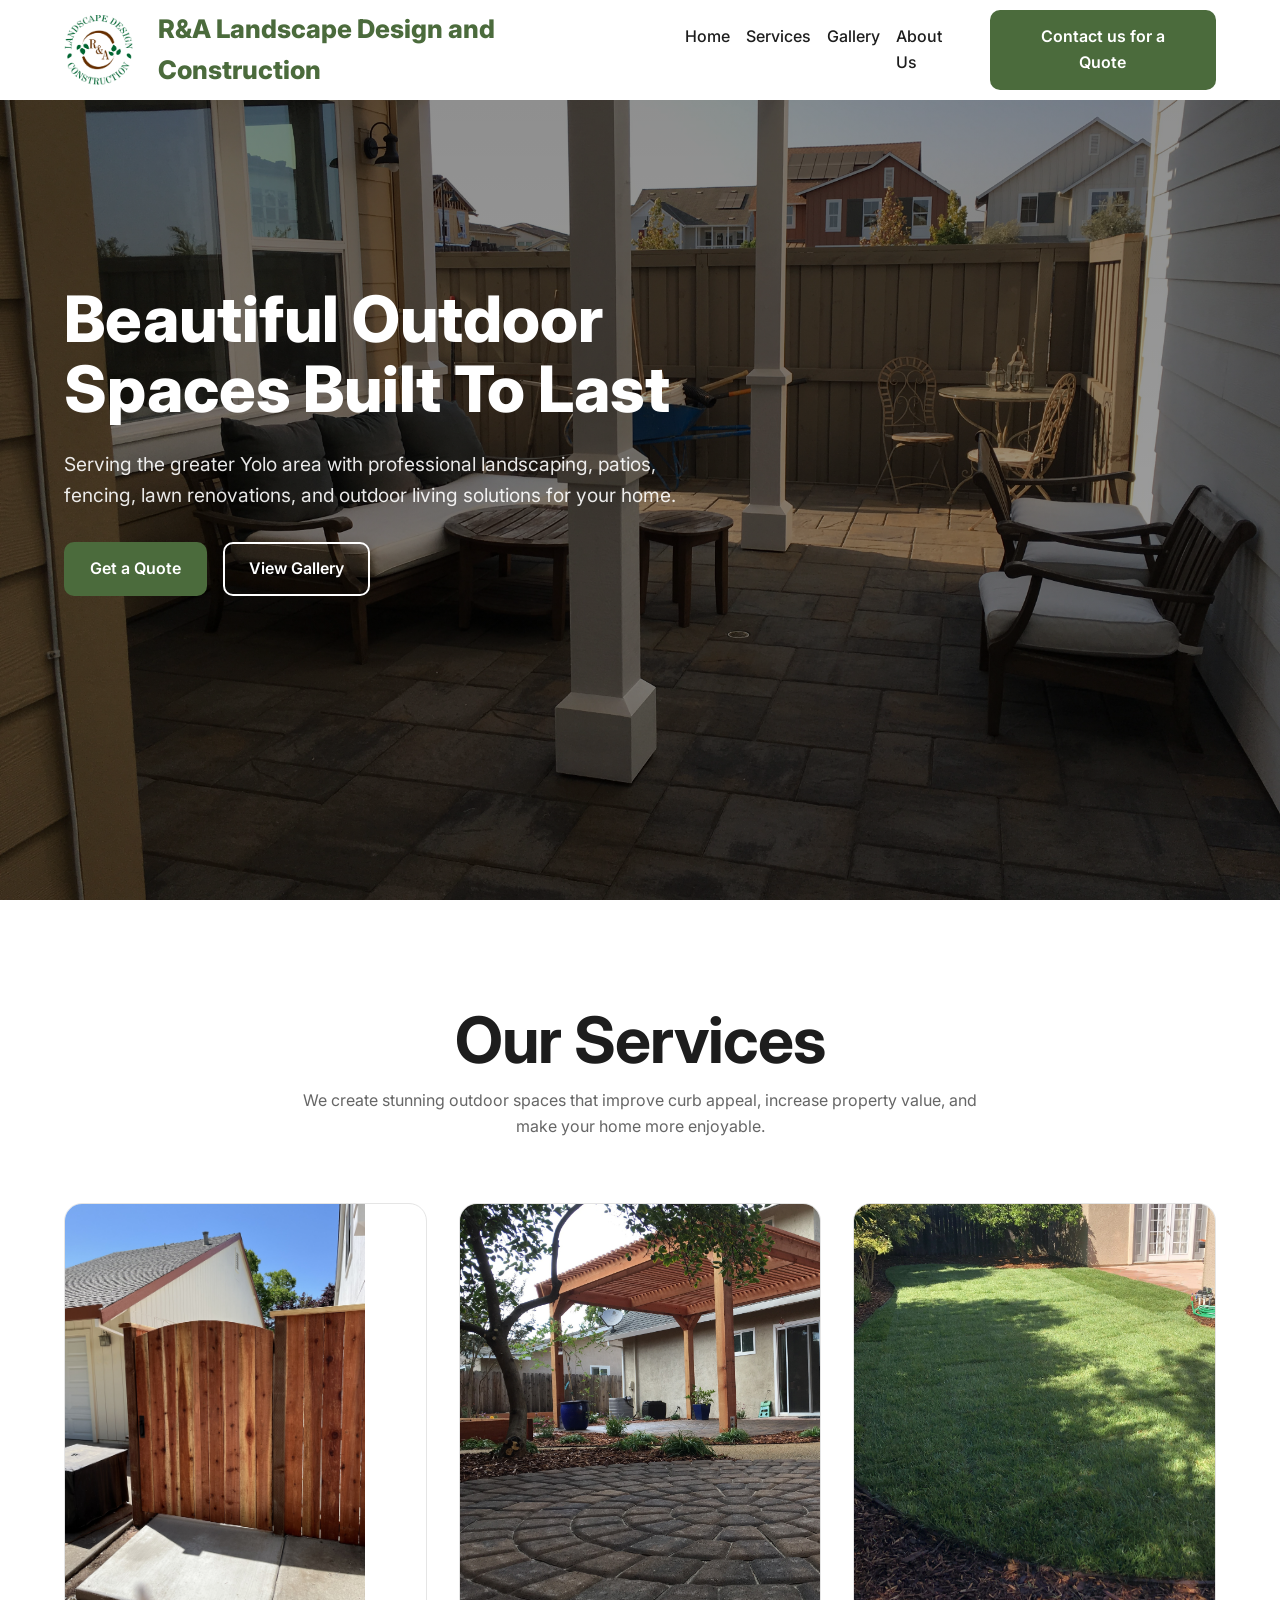
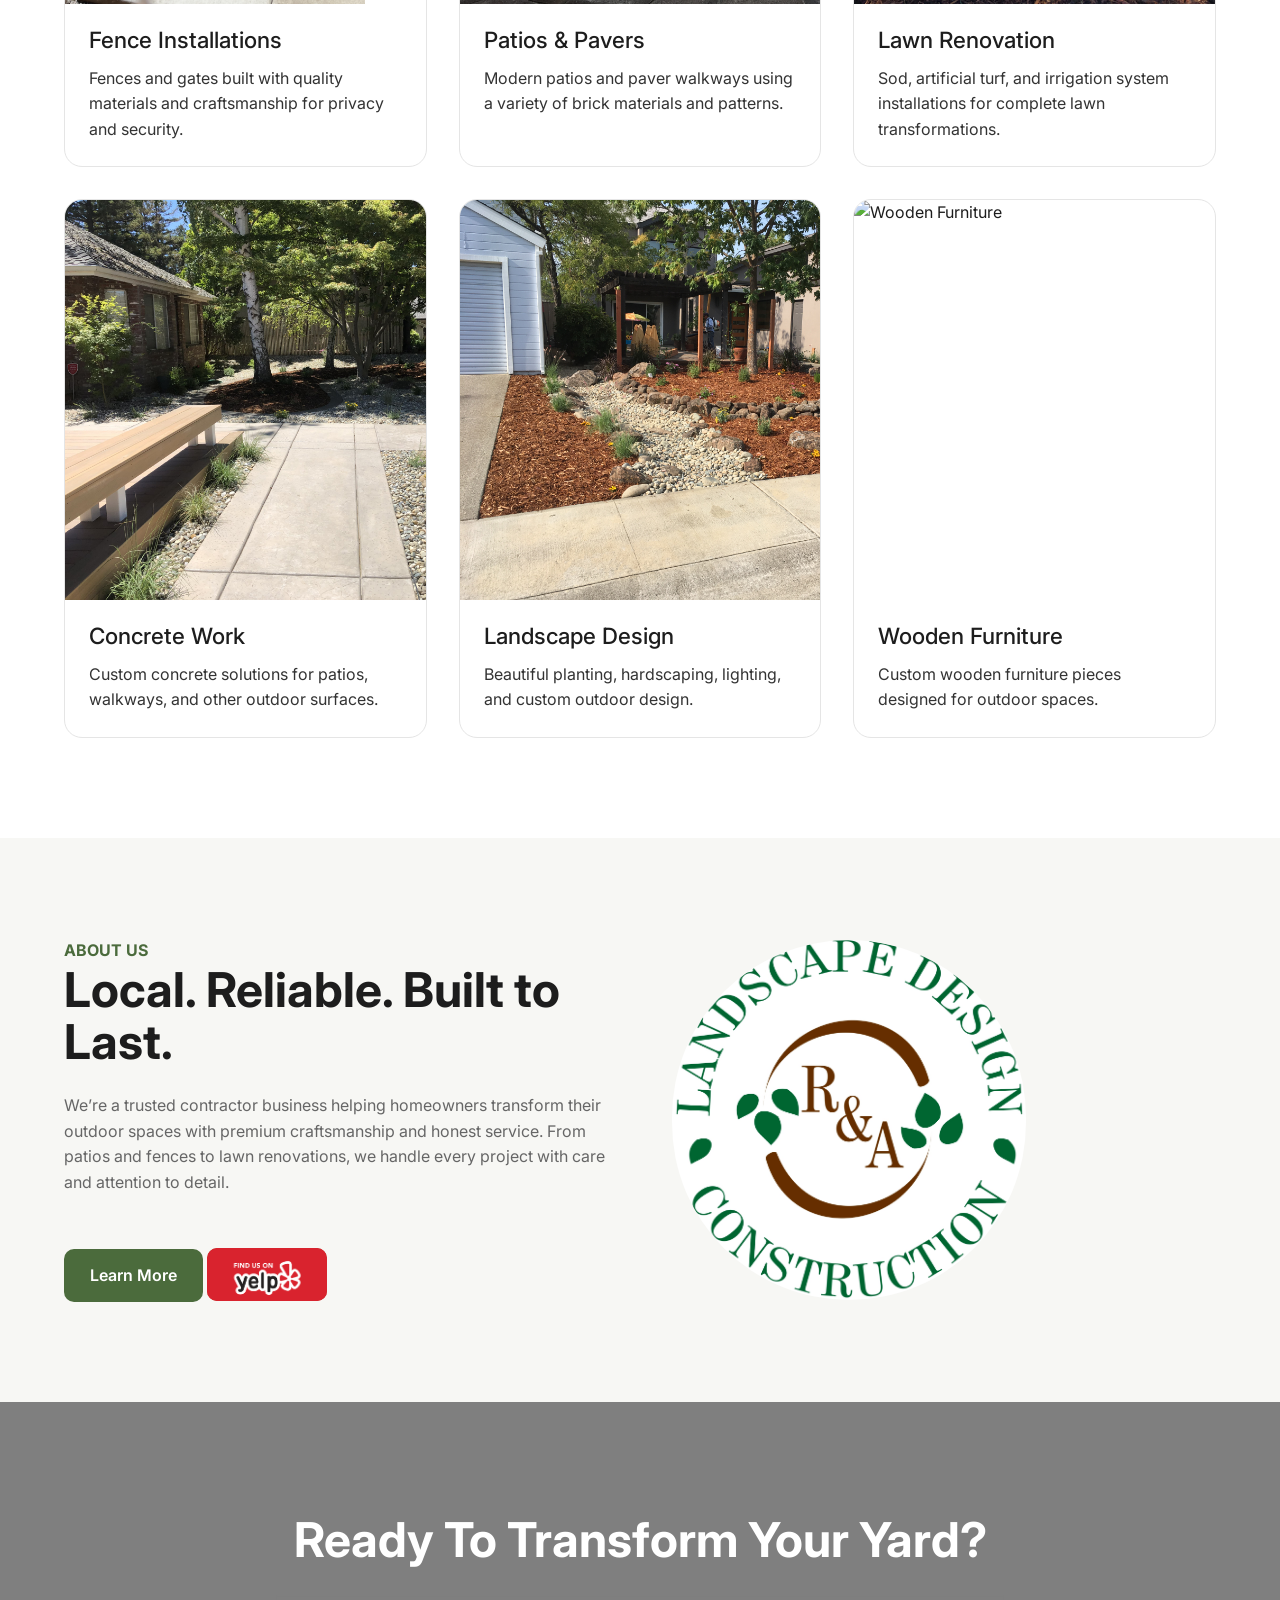
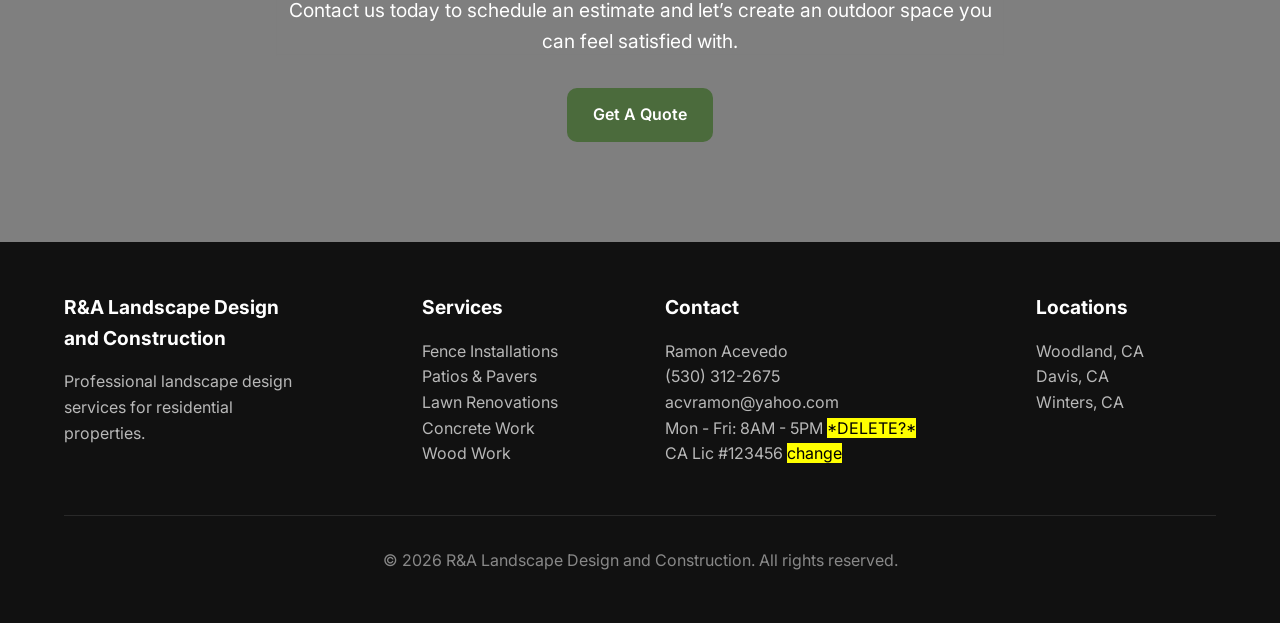
==== commit a5ddc660: "finishedb4review?" ====
--- a/Website/index.html
+++ b/Website/index.html
@@ -97,7 +97,7 @@
               <h3>Patios & Pavers</h3>
 
               <p>
-                Modern patios and paver walkways using a variety of brick materials and patterns..
+                Modern patios and paver walkways using a variety of brick materials and patterns.
               </p>
             </div>
           </div>
@@ -183,6 +183,7 @@
           </p>
 
           <a href="about.html" class="btn">Learn More</a>
+          <a href="https://www.yelp.com/biz/r-and-a-landscape-design-and-construction-woodland?osq=Landscaping&override_cta=Request+pricing+%26+availability" target="_blank" rel="noopener noreferrer" class="yelp-btn"><img src="assets/img/yelp.png" alt="Yelp button"></a>
         </div>
 
         <div>
--- a/Website/css/styles.css
+++ b/Website/css/styles.css
@@ -11,6 +11,7 @@
   --gray: #666;
   --darkgray: #333;
   --border: #e5e5e5;
+  --red: #c0392b;
 }
 
 body {
@@ -201,6 +202,7 @@
   border: 1px solid var(--border);
   border-radius: 18px;
   overflow: hidden;
+  place-items: center;
   transition: 0.35s;
 }
 
@@ -214,6 +216,7 @@
   height: 400px;
   object-fit: cover;
   object-position: center;
+  
 }
 
 .service-content {
@@ -373,7 +376,7 @@
 }
 
 .gallery-hero::after {
-  content: "";
+  content: normal;
   position: absolute;
   inset: 0;
   backdrop-filter: blur(1px);
@@ -437,8 +440,7 @@
 }
 
 .gallery-image {
-  width: auto;
-  height: 400px;
+  width:100%;
   object-fit: cover;
   transition: transform 0.7s ease;
 }
@@ -486,8 +488,8 @@
 }
 
 .before-after-container img {
-  width: 100%;
-  height: 520px;
+  width: 120%;
+  height: auto;
   object-fit: cover;
 }
 
@@ -579,12 +581,16 @@
   height: 620px;
 }
 
+.gallery-card:nth-child(2) img {
+  height: 525px;
+}
+
 .gallery-card:nth-child(3) img {
-  height: 440px;
-}
-
-.gallery-card:nth-child(5) img {
-  height: 700px;
+  height: 525px;
+}
+
+.gallery-card:nth-child(4) img {
+  height: 620px;
 }
 
 /* SECTION TITLE */
@@ -630,17 +636,19 @@
     height: 380px;
   }
 }
+
+/* YELP REVIEWS*/
 
 .yelp-reviews {
   background: #4b6b3c;
   box-shadow: inset 0 0 20px rgba(0, 0, 0, 0.4);
   color: white;
   padding: 100px 20px;
-  text-align: center;
 }
 
 .yelp-reviews h2 {
   font-size: 2.5rem;
+  text-align: center;
 }
 
 .yelp-reviews p {
@@ -650,11 +658,37 @@
   margin-top: 1rem;
   margin-bottom: 3rem;
   color: rgba(255, 255, 255, 0.9);
+  text-align: center;
 }
 
 .yelp-review {
   display: inline-block;
   max-width: 200px;
+}
+
+.yelp-btn {
+ display: inline-block;
+ width: 120px;
+ height: 53px;
+ transform: translateY(20px);
+ text-align: center;
+ background: var(--red);
+ color: rgb(255, 255, 255);
+ border-radius: 10px;
+ font-weight: 600;
+ transition: 0.3s;
+ overflow: clip;
+}
+
+.yelp-btn img {
+  width: 100%;
+  height: auto;
+  display: grid;
+  border-radius: inherit;
+}
+
+.yelp-btn:hover {
+  transform: translateY(16px);
 }
 
 /* ABOUT US */
@@ -696,9 +730,12 @@
 
 .main-content {
   background:
-    linear-gradient(#4b6b3c, rgb(50, 118, 99));
+    linear-gradient(#4b6b3c, rgb(24, 47, 32));
+  box-shadow: inset 0 0 20px rgba(0, 0, 0, 0.8);
   color: white;
   padding-top: 100px;
+  justify-content: center;
+  text-align: left;
 }
 
 .section-heading {
@@ -707,4 +744,19 @@
   margin-bottom: 1.5rem;
   font-weight: 700;
   text-align: center;
+}
+
+.contact-row {
+  display: grid;
+  grid-template-columns: repeat(auto-fit, minmax(300px, 1fr));
+  gap: 8rem;
+  align-items: center;
+}
+
+.contact img {
+  width: 60%;
+  height: auto;
+  border: 10px solid rgb(255, 255, 255);
+  border-radius: 260px;
+  object-fit: cover;
 }
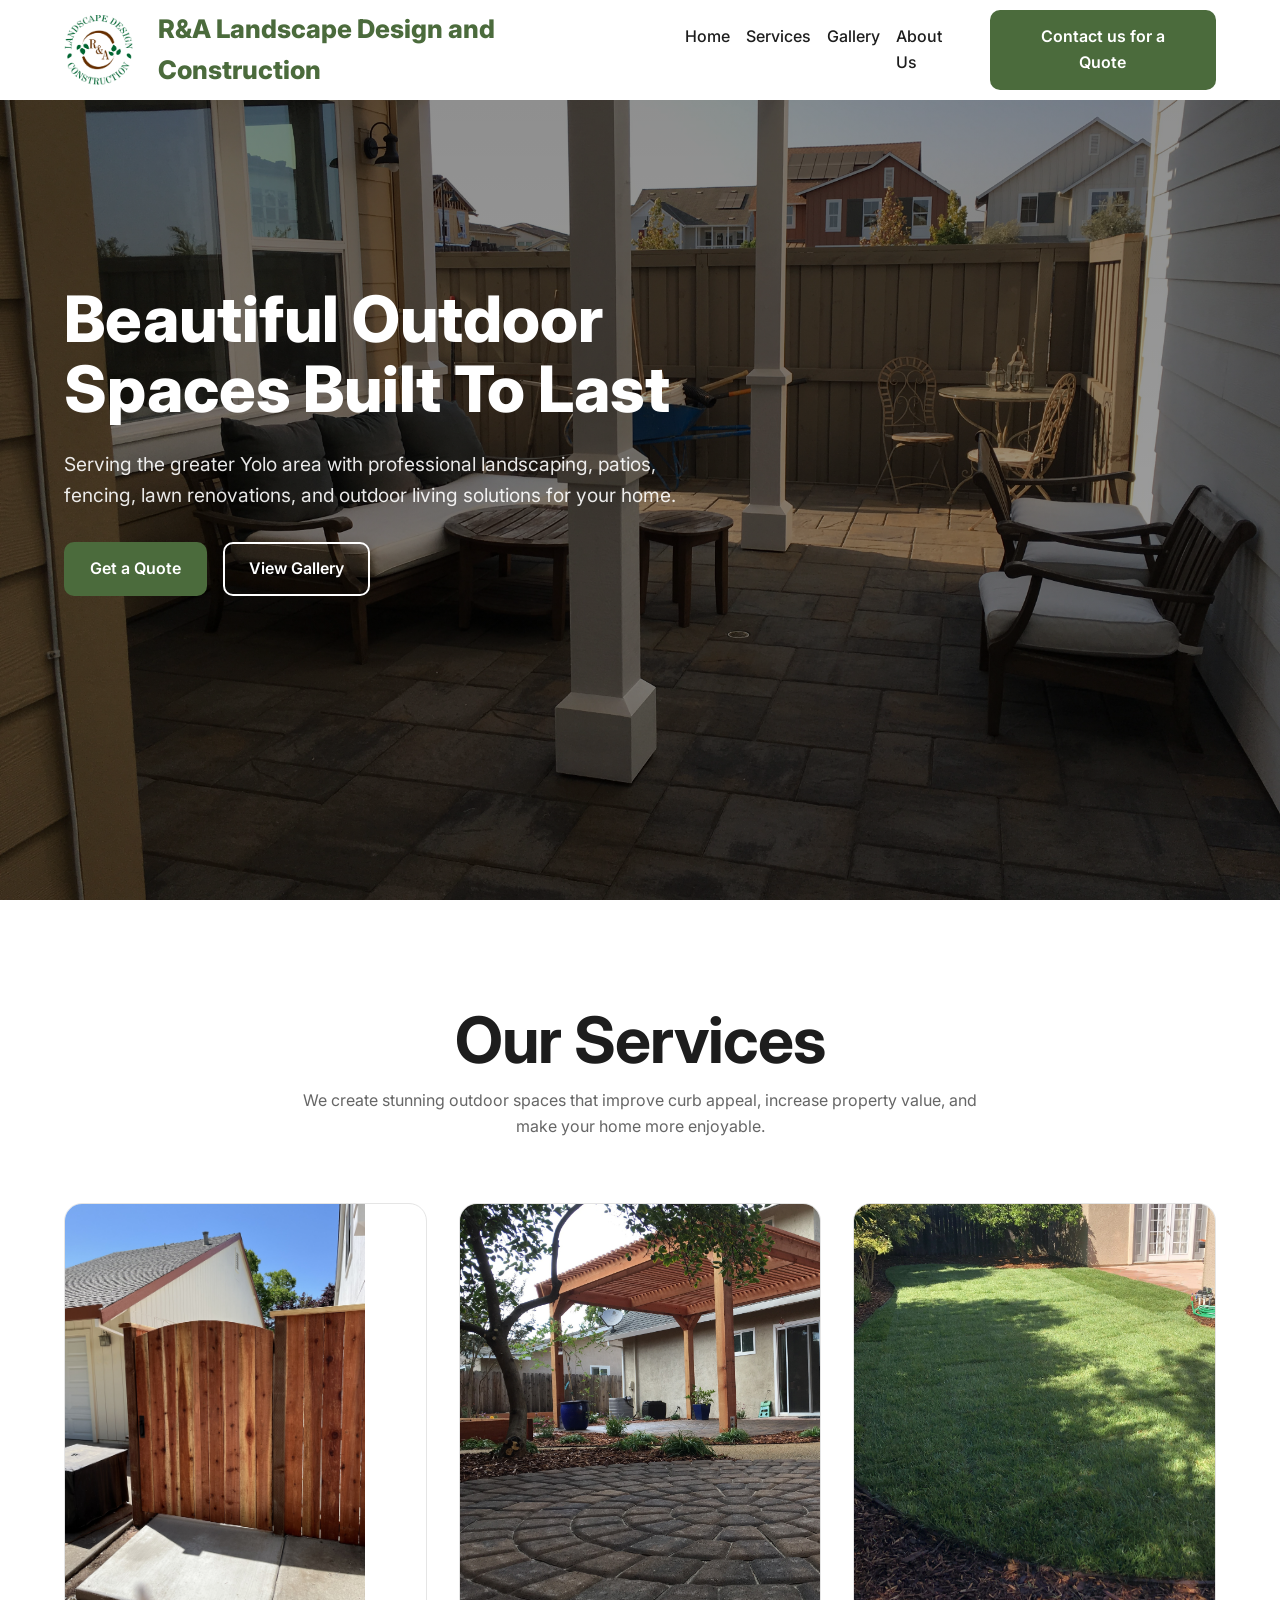
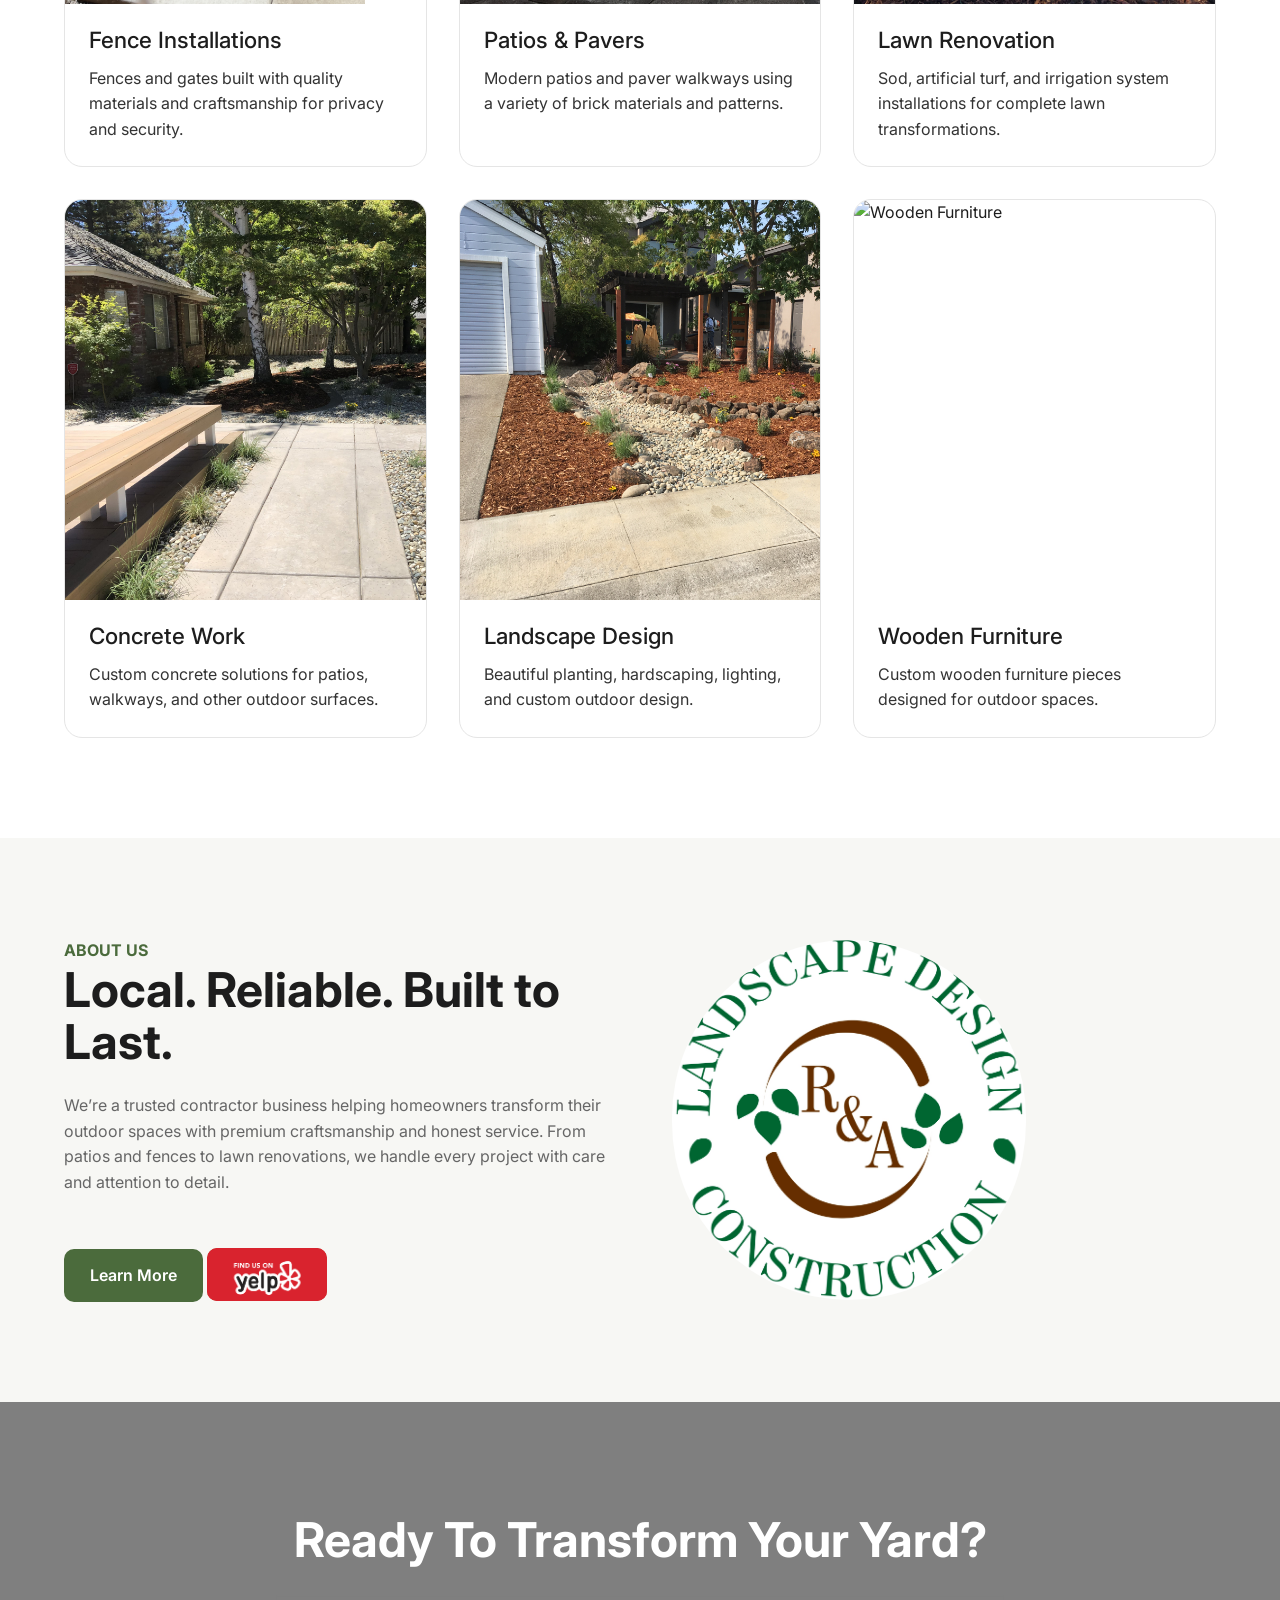
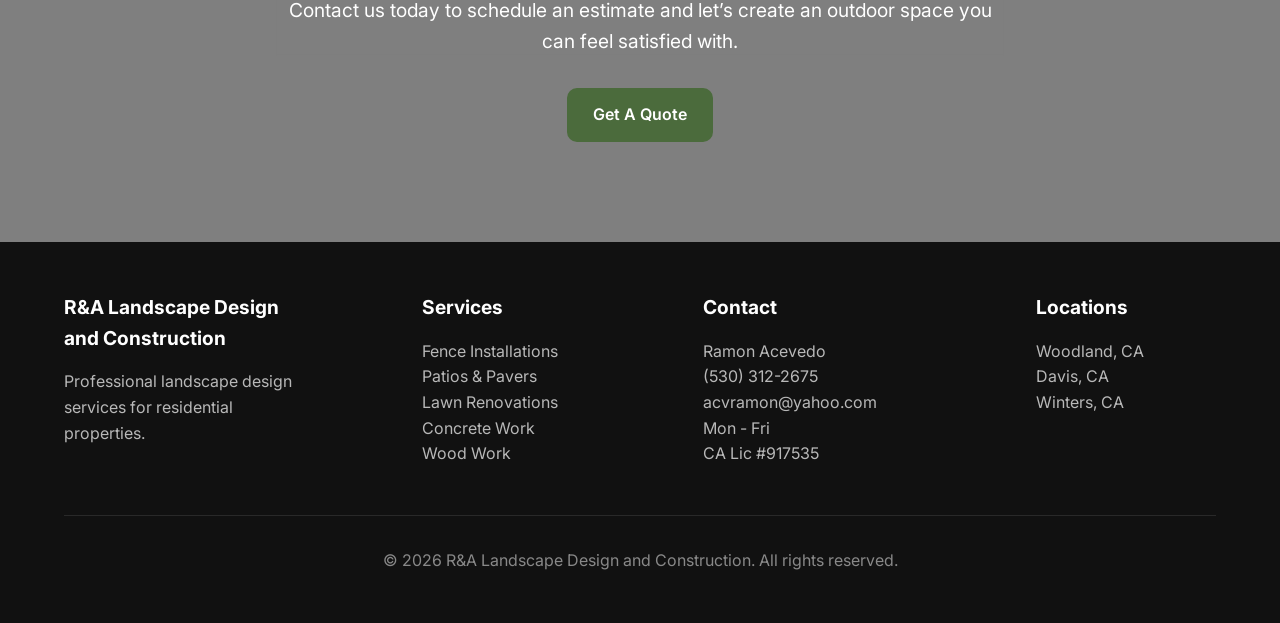
==== commit b7f8cecf: "6/21" ====
--- a/Website/index.html
+++ b/Website/index.html
@@ -238,8 +238,8 @@
             <p>Ramon Acevedo</p>
             <p>(530) 312-2675</p>
             <p>acvramon@yahoo.com</p>
-            <p>Mon - Fri: 8AM - 5PM <mark>*DELETE?*</mark></p>
-            <p>CA Lic #123456 <mark>change</mark></p>
+            <p>Mon - Fri</p>
+            <p>CA Lic #917535</p>
           </div>
 
           <div class="footer-col">
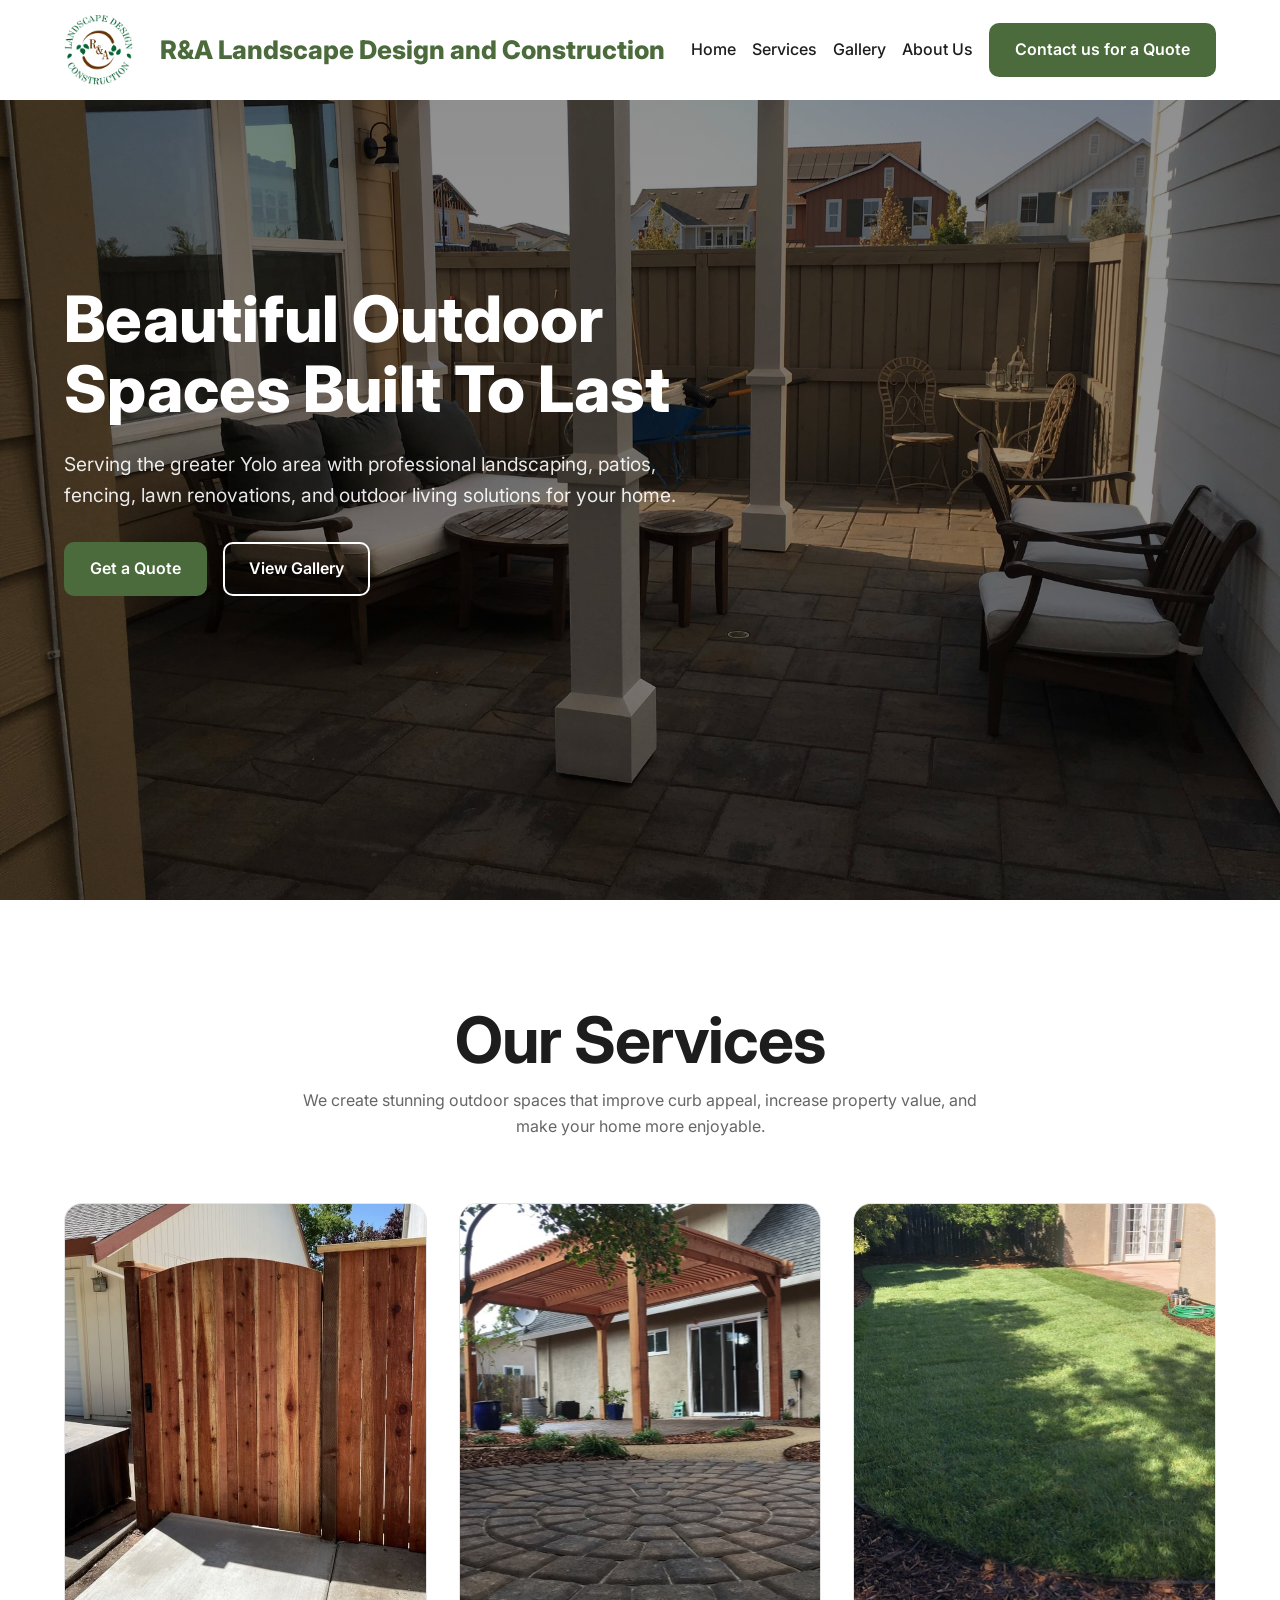
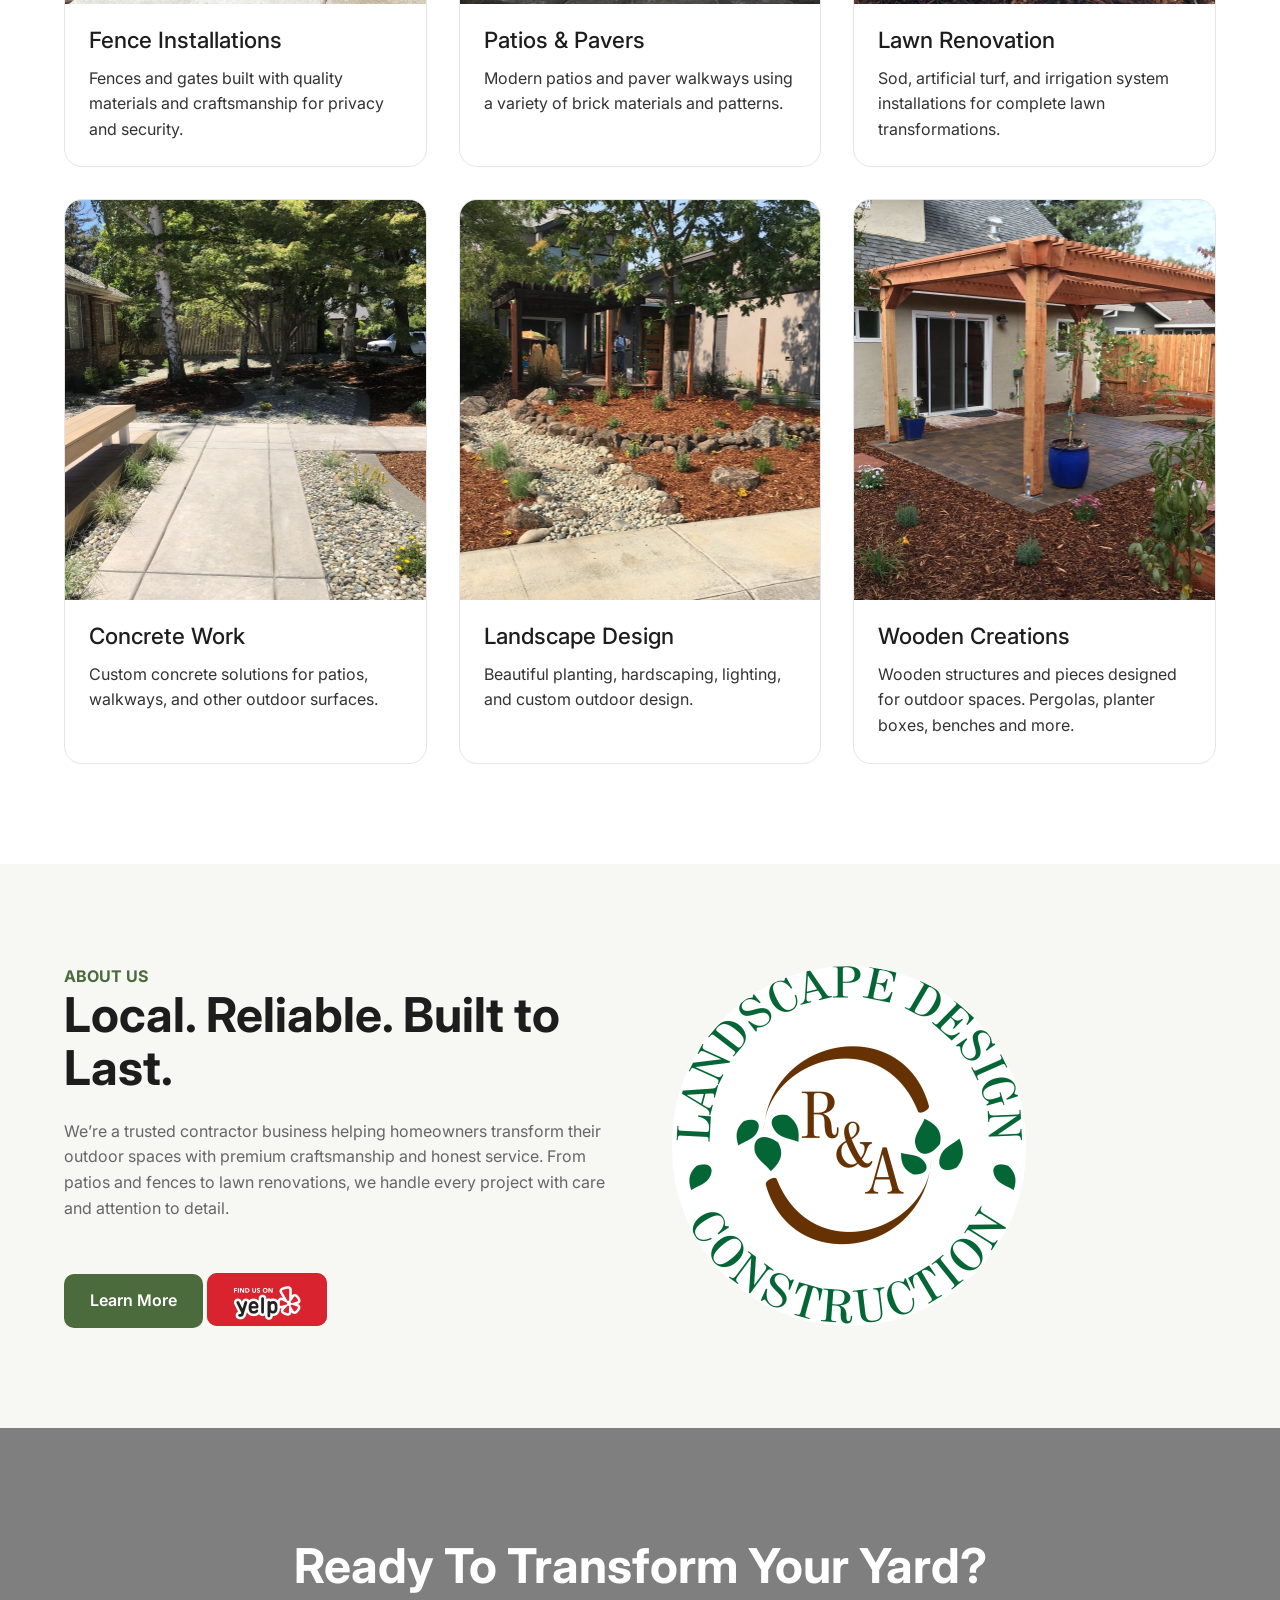
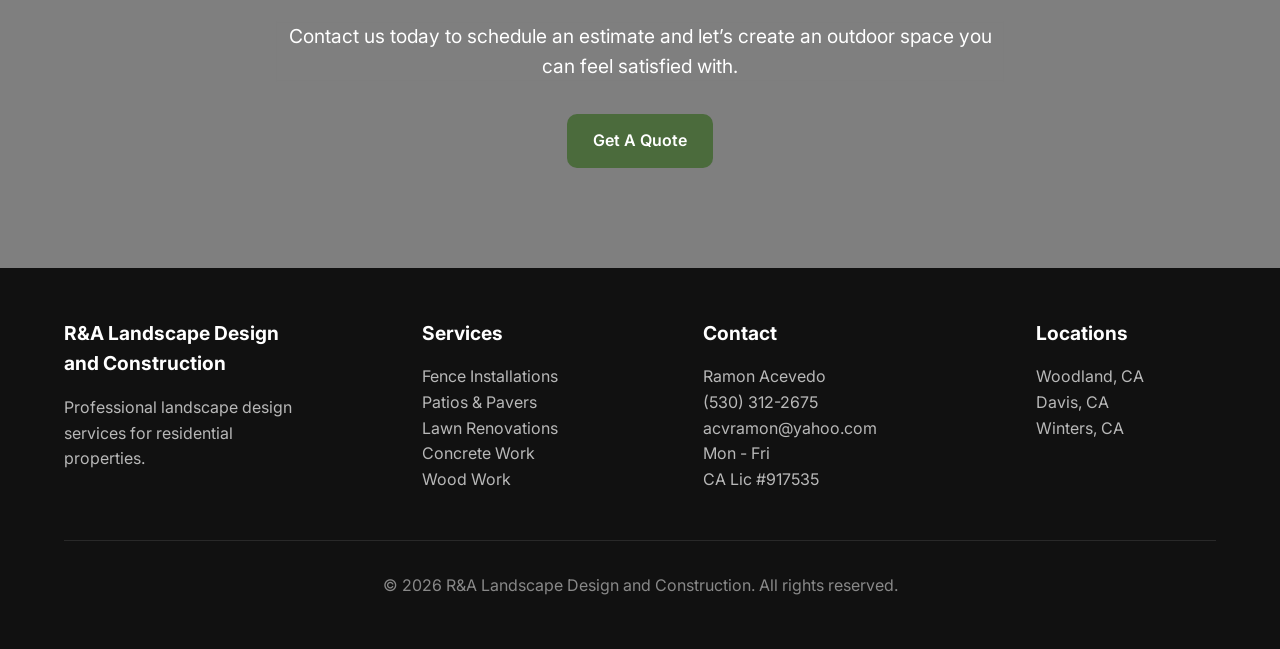
==== commit c44dd8c5: "mobile reworkings. PUBLISH" ====
--- a/Website/index.html
+++ b/Website/index.html
@@ -28,14 +28,22 @@
         </div>
         <div class="logo">R&A Landscape Design and Construction</div>
 
-        <ul class="nav-links">
-          <li><a href="index.html">Home</a></li>
-          <li><a href="index.html#services">Services</a></li>
-          <li><a href="gallery.html">Gallery</a></li>
-          <li><a href="about.html">About Us</a></li>
-        </ul>
-
-        <a href="quotes.html" class="btn">Contact us for a Quote</a>
+        <button class="nav-toggle" aria-label="Toggle navigation" aria-expanded="false">
+          <span></span>
+          <span></span>
+          <span></span>
+        </button>
+
+        <div class="nav-actions">
+          <ul class="nav-links">
+            <li><a href="index.html">Home</a></li>
+            <li><a href="index.html#services">Services</a></li>
+            <li><a href="gallery.html">Gallery</a></li>
+            <li><a href="about.html">About Us</a></li>
+          </ul>
+
+          <a href="quotes.html" class="btn">Contact us for a Quote</a>
+        </div>
       </div>
     </header>
 
@@ -52,7 +60,7 @@
 
           <div class="hero-buttons">
             <a href="quotes.html" class="btn">Get a Quote</a>
-            <a href="gallery.html" class="btn-outline">View Gallery</a>
+            <a href="gallery.html" class="btn-outline" style="text-align: center;">View Gallery</a>
           </div>
         </div>
       </div>
@@ -151,15 +159,15 @@
 
           <div class="service-card">
             <img
-              src="./assets/img/#.jpg"
-              alt="Wooden Furniture"
-            />
-
-            <div class="service-content">
-              <h3>Wooden Furniture</h3>
-
-              <p>
-                Custom wooden furniture pieces designed for outdoor spaces.
+              src="./assets/img/woodwork.jpg"
+              alt="Wooden Creations"
+            />
+
+            <div class="service-content">
+              <h3>Wooden Creations</h3>
+
+              <p>
+                Wooden structures and pieces designed for outdoor spaces. Pergolas, planter boxes, benches and more.
               </p>
             </div>
           </div>
@@ -182,7 +190,7 @@
             with care and attention to detail.
           </p>
 
-          <a href="about.html" class="btn">Learn More</a>
+          <a href="about.html" class="btn" style="max-width: 140.15px;">Learn More</a>
           <a href="https://www.yelp.com/biz/r-and-a-landscape-design-and-construction-woodland?osq=Landscaping&override_cta=Request+pricing+%26+availability" target="_blank" rel="noopener noreferrer" class="yelp-btn"><img src="assets/img/yelp.png" alt="Yelp button"></a>
         </div>
 
--- a/Website/css/styles.css
+++ b/Website/css/styles.css
@@ -2,6 +2,12 @@
   margin: 0;
   padding: 0;
   box-sizing: border-box;
+  -webkit-text-size-adjust: 100%;
+}
+
+html,
+body {
+  min-height: 100%;
 }
 
 :root {
@@ -21,8 +27,11 @@
   line-height: 1.6;
 }
 
-img {
+img,
+svg {
   display: block;
+  max-width: 100%;
+  height: auto;
 }
 
 a {
@@ -52,6 +61,7 @@
   z-index: 1000;
   background: rgb(255, 255, 255);
   backdrop-filter: blur(10px);
+  -webkit-backdrop-filter: blur(10px);
   border-top: 10px solid rgb(255, 255, 255);
   border-bottom: 10px solid rgb(255, 255, 255);
 }
@@ -74,6 +84,36 @@
   font-size: 1.6rem;
   font-weight: 800;
   color: var(--green);
+}
+
+.nav-toggle {
+  display: none;
+  gap: 5px;
+  flex-direction: column;
+  align-items: center;
+  justify-content: center;
+  width: 48px;
+  height: 48px;
+  background: var(--green);
+  border: none;
+  border-radius: 14px;
+  color: white;
+  cursor: pointer;
+  box-shadow: 0 10px 25px rgba(0, 0, 0, 0.16);
+}
+
+.nav-toggle span {
+  display: flex;
+  width: 25px;
+  height: 3px;
+  background: currentColor;
+  border-radius: 200px;
+}
+
+.nav-actions {
+  display: flex;
+  align-items: center;
+  gap: 1rem;
 }
 
 .nav-links {
@@ -212,11 +252,10 @@
 }
 
 .service-card img {
-  width: auto;
+  width: 100%;
   height: 400px;
   object-fit: cover;
   object-position: center;
-  
 }
 
 .service-content {
@@ -332,12 +371,126 @@
 /* MOBILE */
 
 @media (max-width: 900px) {
+  header {
+    border-top: 4px solid rgb(255, 255, 255);
+    border-bottom: 10px solid rgb(255, 255, 255);
+    position: sticky;
+    top: 0;
+  }
+
+  .navbar {
+    min-height: 90px;
+    height: auto;
+    padding: 0;
+    flex-wrap: wrap;
+    align-items: center;
+    justify-content: space-between;
+    gap: 0rem;
+  }
+
+  .logoimg {
+    width: 52px;
+    height: 52px;
+  }
+
+  .logo {
+    font-size: 1rem;
+    max-width: 190px;
+  }
+
+  .hero {
+    min-height: 60vh;
+    padding-top: 0px;
+  }
+
   .hero h1 {
-    font-size: 3rem;
+    font-size: 1.5rem;
+  }
+
+  .nav-toggle {
+    display: flex;
+    gap: 5px;
+    flex-direction: column;
+    align-items: center;
+    justify-content: center;
+    width: 48px;
+    height: 48px;
+    background: var(--green);
+    border: none;
+    border-radius: 14px;
+    color: white;
+    cursor: pointer;
+    box-shadow: 0 10px 25px rgba(0, 0, 0, 0.16);
+  }
+
+  .nav-actions {
+    display: none;
+    position: absolute;
+    top: 100%;
+    right: 1rem;
+    left: 1rem;
+    flex-direction: column;
+    align-items: flex-start;
+    width: auto;
+    max-width: calc(100% - 2rem);
+    padding: 1.2rem 1rem 1.5rem;
+    background: rgba(255, 255, 255, 0.96);
+    backdrop-filter: blur(18px);
+    -webkit-backdrop-filter: blur(18px);
+    box-shadow: 0 18px 40px rgba(0, 0, 0, 0.382);
+    border-radius: 18px;
+  }
+
+  header.nav-open .nav-actions {
+    display: flex;
   }
 
   .nav-links {
-    display: none;
+    display: flex;
+    background: transparent;
+    text-align: center;
+    flex-direction: column;
+    gap: 1rem;
+    width: auto;
+    align-self: stretch;
+  }
+
+  .nav-links a {
+    padding: 0.75rem 1rem;
+    width: auto;
+  }
+
+  .nav-actions .btn {
+    width: auto;
+    align-self: stretch;
+  }
+
+  .nav-toggle {
+    order: 1;
+  }
+
+  .logo {
+    order: 0;
+    flex: 1 1 auto;
+    min-width: 0;
+  }
+
+  .footer-grid {
+    gap: 1.5rem;
+    justify-items: center;
+    text-align: center;
+  }
+
+  .footer-col {
+    justify-self: center;
+    width: 100%;
+    max-width: 360px;
+  }
+
+  .footer-col h4,
+  .footer-col p,
+  .footer-col a {
+    text-align: center;
   }
 }
 
@@ -353,6 +506,21 @@
   .about-text h2,
   .cta h2 {
     font-size: 2.2rem;
+  }
+
+  .hero {
+    min-height: 80vh;
+  }
+
+  .hero-buttons {
+    flex-direction: column;
+    align-items: stretch;
+  }
+
+  .btn,
+  .btn-outline,
+  .yelp-btn {
+    width: 100%;
   }
 }
 
@@ -376,10 +544,11 @@
 }
 
 .gallery-hero::after {
-  content: normal;
+  content: "";
   position: absolute;
   inset: 0;
   backdrop-filter: blur(1px);
+  -webkit-backdrop-filter: blur(1px);
 }
 
 .gallery-hero-content {
@@ -488,7 +657,7 @@
 }
 
 .before-after-container img {
-  width: 120%;
+  width: 100%;
   height: auto;
   object-fit: cover;
 }
@@ -518,28 +687,33 @@
   inset: 0;
   width: 100%;
   height: 100%;
+  -webkit-appearance: none;
   appearance: none;
   background: transparent;
   cursor: ew-resize;
   z-index: 10;
+  touch-action: pan-y;
 }
 
 .slider::-webkit-slider-thumb {
+  -webkit-appearance: none;
   appearance: none;
-  width: 0cqmin;
-  height: 100vh;
-  background: rgba(147, 147, 147, 0.5);
+  width: 26px;
+  height: 100%;
+  background: rgba(147, 147, 147, 0.55);
   border: none;
+  border-radius: 999px;
   box-shadow:
     0 0 0 2px rgba(255, 255, 255, 0.5),
     0 0 25px rgba(0, 0, 0, 0.25);
 }
 
 .slider::-moz-range-thumb {
-  width: 3px;
-  height: 100vh;
-  background: rgba(147, 147, 147, 0.5);
+  width: 26px;
+  height: 100%;
+  background: rgba(147, 147, 147, 0.55);
   border: none;
+  border-radius: 999px;
 }
 
 /* LABELS */
@@ -630,10 +804,19 @@
     font-size: 1.4rem;
   }
 
+  .gallery-content p {
+    display: none;
+  }
+
   .before-after-container,
   .before-after-container img {
     min-height: 380px;
-    height: 380px;
+  }
+
+  .before-after-container img {
+    object-position: bottom center;
+    transform: scale(0.96);
+    transform-origin: bottom center;
   }
 }
 
@@ -695,14 +878,14 @@
 
 .aboutus {
   background: var(--light);
-  padding-top: 200px;
-  padding-bottom: 200px;
+  padding-top: 150px;
+  padding-bottom: 150px;
 }
 
 .aboutus-wrapper {
   display: grid;
   grid-template-columns: repeat(auto-fit, minmax(300px, 1fr));
-  gap: 6rem;
+  gap: 2rem;
   align-items: center;
 }
 
@@ -719,11 +902,60 @@
   color: var(--darkgray);
   margin-bottom: 2rem;
   text-align: center;
+  text-indent: 1.5rem;
+  max-width: 450px;
+  margin: auto;
 }
 
 .aboutus-label {
   color: var(--green);
   font-weight: 700;
+}
+
+.aboutus-images {
+  position: relative;
+  width: min(100%, 560px);
+  aspect-ratio: 5 / 4;
+}
+
+.aboutus-images img {
+  position: absolute;
+  width: 60%;
+  height: 100%;
+  object-fit: cover;
+  border-radius: 18px;
+  box-shadow: 0 18px 30px rgba(0, 0, 0, 0.16);
+}
+
+.aboutus-images img.aboutus-img-main {
+  top: 0;
+  left: 0;
+  z-index: 2;
+  transform: rotate(-4deg);
+}
+
+.aboutus-images img.aboutus-img-offset {
+  top: 22%;
+  left: 54%;
+  z-index: 1;
+  transform: rotate(5deg);
+}
+
+@media (max-width: 760px) {
+  .aboutus-images {
+    width: 100%;
+    min-height: 320px;
+    aspect-ratio: auto;
+  }
+
+  .aboutus-images img {
+    width: 58%;
+  }
+
+  .aboutus-images img.aboutus-img-offset {
+    top: 4%;
+    left: 46%;
+  }
 }
 
 /* CONTACT */
@@ -739,7 +971,7 @@
 }
 
 .section-heading {
-  font-size: 2 rem;
+  font-size: 2rem;
   line-height: 1.1;
   margin-bottom: 1.5rem;
   font-weight: 700;
@@ -754,9 +986,27 @@
 }
 
 .contact img {
-  width: 60%;
+  width: 100%;
+  max-width: 420px;
   height: auto;
   border: 10px solid rgb(255, 255, 255);
   border-radius: 260px;
   object-fit: cover;
+  display: block;
+  margin: 0 auto;
+}
+
+.contact-list a {
+  color: rgb(255, 255, 255);
+}
+
+@media (max-width: 760px) {
+  .contact-row {
+    gap: 2rem;
+  }
+
+  .main-content {
+    padding-top: 50px;
+    padding-bottom: 50px;
+  }
 }
